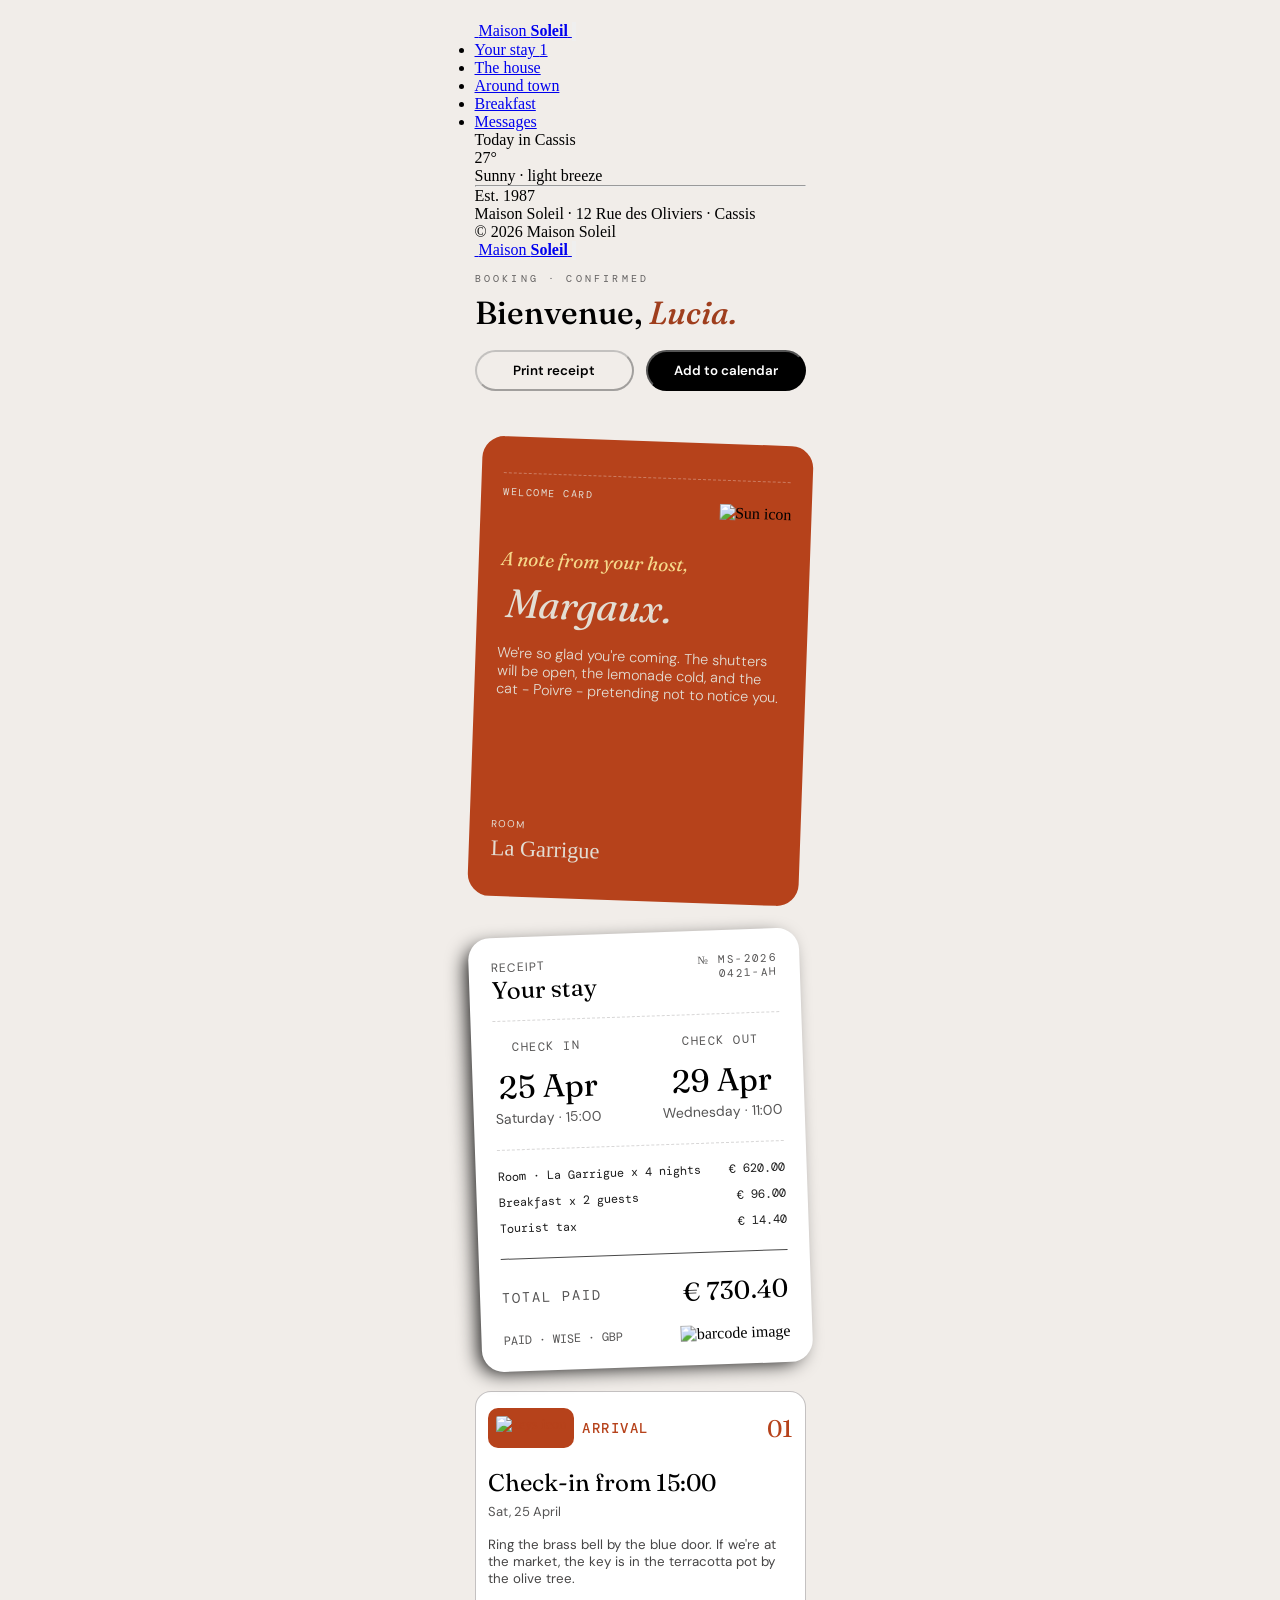
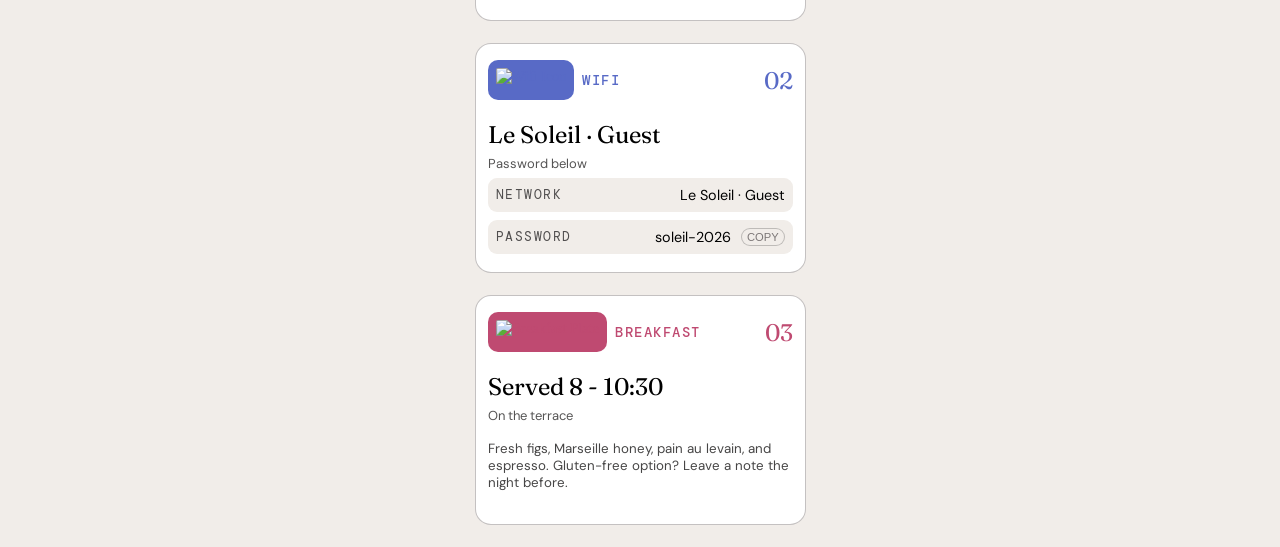
==== hotel-booking-confirmation-page-main/index.html @ c1ec1fd4 "Refactor network and password sections: Update class names for consistency and improve styling for b" ====
<!DOCTYPE html>
<html lang="en">
<head>
  <meta charset="UTF-8">
  <meta name="viewport" content="width=device-width, initial-scale=1.0"> <!-- displays site properly based on user's device -->
  <link rel="stylesheet" href="styles.css">
  <link rel="icon" type="image/png" sizes="32x32" href="./assets/images/favicon-32x32.png">
  <link rel="preconnect" href="https://fonts.googleapis.com">
<link rel="preconnect" href="https://fonts.gstatic.com" crossorigin>
<link href="https://fonts.googleapis.com/css2?family=Barlow+Semi+Condensed:ital,wght@0,100;0,200;0,300;0,400;0,500;0,600;0,700;0,800;0,900;1,100;1,200;1,300;1,400;1,500;1,600;1,700;1,800;1,900&family=DM+Mono:ital,wght@0,300;0,400;0,500;1,300;1,400;1,500&family=DM+Sans:ital,opsz,wght@0,9..40,100..1000;1,9..40,100..1000&family=Fraunces:ital,opsz,wght@0,9..144,100..900;1,9..144,100..900&family=Montserrat:ital,wght@0,100..900;1,100..900&family=Outfit:wght@100..900&family=Red+Hat+Display:ital,wght@0,300..900;1,300..900&family=Sora:wght@100..800&display=swap" rel="stylesheet">

  <title>Frontend Mentor | Hotel booking confirmation page</title>

</head>
<body>
  <div class="container">
    <div class="page">
        <aside id="sidebar" class="sidebar">
          <div class="sidebar-header">
              <a href="#" class="logo">
                  <img src="/assets/images/icon-sun.svg" alt="">
                  <span>Maison <strong>Soleil</strong></span>
              </a>
              <button id="menu-close" class="menu-close" aria-label="Close menu">
                  <img src="assets/images/icon-close-menu.svg" alt="">
              </button>
          </div>

          <nav aria-label="Primary">
              <ul class="nav-list">
                  <li><a href="#" class="nav-link active">Your stay <span class="badge">1</span></a></li>
                  <li><a href="#" class="nav-link">The house</a></li>
                  <li><a href="#" class="nav-link">Around town</a></li>
                  <li><a href="#" class="nav-link">Breakfast</a></li>
                  <li><a href="#" class="nav-link">Messages</a></li>
              </ul>
          </nav>

          <div class="weather-card">
              <p class="weather-label">Today in Cassis</p>
              <p class="weather-temp">27°</p>
              <p class="weather-desc">Sunny · light breeze</p>
              <hr>
          </div>

          <div class="sidebar-footer">
              <p>Est. 1987</p>
              <p>Maison Soleil · 12 Rue des Oliviers · Cassis</p>
              <p>© 2026 Maison Soleil</p>
          </div>
      </aside>

      <div class="overlay" id="overlay"></div>

      <header class="mobile-header">
          <a href="#" class="logo">
            <img src="/assets/images/illustration-sun.svg" alt="">
            <span>Maison <strong>Soleil</strong></span>
          </a>
          <button id="menu-open" class="menu-open" aria-label="Open menu" aria-expanded="false" aria-controls="sidebar">
              <img src="/assets/images/icon-menu.svg" alt="">
          </button>
      </header> 
  </div>
  
<main>
  <!--After navbar section-->
    <div class="hero-section">
        <p>Booking · Confirmed</p>
        <h1>Bienvenue, <span class="Lucia">Lucia.</span></h1>
        <div class="main-btns">
          <button type="button" class="print-btn">Print receipt</button>
          <button type="button" class="add-btn">Add to calendar</button>
        </div>
    </div>
    
    
    <!-- Booking cards start -->
    <!-- Receipt card -->
   
    <!-- Note from host card -->
    <div class="welcome-card">
        <p class="welcome-txt">Welcome Card</p>
        <img src="/assets/images/icon-sun.svg" alt="Sun icon" class="sun-icon">
          <div class="note">
            <p class="note-header">A note from your host,</p>
            <p class="host-name">Margaux.</p>
            <p class="note-txt">We're so glad you're coming. The shutters will be open, the lemonade cold, and the cat - Poivre - pretending not to notice you.</p>
            <div class="room-info">
              <p class="room">Room</p>
              <p class="room-name">La Garrigue</p>
            </div>
        </div>
    </div>

     <div class="receipt-card">
      <div class="receipt-header">
        <div class="receipt-left">
          <p class="receipt-txt">Receipt</p>
          <h2>Your stay</h2>
        </div>
        <div class="receipt-right">
          <p>№ MS-2026</p>
          <p>0421-AH</p>
        </div>
      </div>
      
      <div class="dates-flex">
        <div class="check-in">
          <p>Check in</p>
          <p>25 Apr</p>
          <p>Saturday · 15:00</p>
        </div>

        <div class="check-out">
          <p>Check out</p>
          <p>29 Apr</p>
          <p>Wednesday · 11:00</p>
        </div>
        
      </div>
    
      <div class="items-flex">
        <div class="item-1">
          <p class="item-name">Room · La Garrigue x 4  nights</p> 
          <p class="price">€ 620.00</p>
        </div>

        <div class="item-2">
          <p class="item">Breakfast x 2 guests</p>
          <p class="price">€ 96.00</p>
        </div>

        <div class="item-3">
          <p class="item">Tourist tax</p>
          <p class="price">€ 14.40</p>
          
        </div>
      </div>
      <div class="receipt-footer">
        <p class="total">Total paid</p>
        <p class="total-price">€ 730.40</p>
      </div>
      <div class="receipt-barc">
         <p>Paid · Wise · GBP</p>
        <!-- Barcode image -->
        <img src="/assets/images/icon-barcode.svg" alt="barcode image" class="barcode">
      </div>
    </div>  

      <!-- Guest info row ends -->
    <div class="feature-cards-flex">
      <!-- Wifi -->
        <div class="feature-card-1">
            <!-- Arrival -->
          <div class="top-row">
            <img class="feature-icon-img" src="/assets/images/icon-key.svg" alt="keys icon">
              <p class="feature">Arrival</p>
              <p class="feature-num">01</p>
          </div>
              <h2>Check-in from 15:00</h2>
              <p class="sub-txt">Sat, 25 April</p>
              <p class="paragraph-txt">Ring the brass bell by the blue door. If we're at the market, the key is in the terracotta pot by the olive tree.</p>
        </div>
        
        <div class="feature-card-2">
          <div class="top-row">
            <img src="/assets/images/icon-wifi.svg" class="feature-icon-img" alt="Wifi Icon">
            <p class="feature">Wifi</p>
            <p class="feature-num">02</p>
          </div>

          <h2>Le Soleil · Guest</h2>
            <p class="sub-txt">Password below</p>
          <div class="bottom-row-wifi">
            <div class="network">
              <p class="net">Network</p>
              <p class="net-name">Le Soleil · Guest</p>
            </div>
          <div class="password">
            <p class="pass">Password</p>
            <p class="pass-name">soleil-2026</p>
            <button class="copy-btn"> Copy</button>
          </div>
        </div>
      </div>
        
        <!-- Breakfast -->
        <div class="feature-card-3">
          <div class="top-row">
            <img src="/assets/images/icon-breakfast.svg" class="feature-icon-img" alt="Breakfast Plate">
            <p class="feature">Breakfast</p>
            <p class="feature-num">03</p>
          </div>

          <h2>Served 8 - 10:30</h2>
          <p class="sub-txt">On the terrace</p>
          <p  class="paragraph-txt">Fresh figs, Marseille honey, pain au levain, and espresso. Gluten-free option? Leave a note the night before.</p>
        </div>
        <!-- Main content ends -->
    </div>
      </main>
      
  </div>
</body>
</html>
---- hotel-booking-confirmation-page-main/styles.css ----
*{
    padding: 0;
    margin: 0;
    box-sizing: border-box;
}

:root{
    /*Neutral colours*/
    --Neutral-900: hsl(33, 15%, 15%);
    --Neutral-800: hsl(33, 22%, 20%);
    --Neutral-700: hsl(32, 20%, 29%);
    --Neutral-600: hsl(33, 17%, 41%);
    --Neutral-400: hsl(36, 22%, 86%);
    --Neutral-200: hsl(30, 24%, 93%);
    --Neutral-100: hsl(35, 60%, 96%);
    --Neutral-50: hsl(40, 60%, 98%);
    --Neutral-0: hsl(0, 0%, 100%);
    --Light-grey-1: rgb(85, 84, 84);

    /*Sun*/
    --Sun-500: hsl(42, 83%, 58%);
    --Sun-300: hsl(44, 84%, 75%);
    --Sun-200: hsl(45, 100%, 74%);
    --Sun-50: hsl(41, 100%, 93%);

    /*Terracotta*/
    --Terracotta-700: hsl(15, 69%, 37%);
    --Terracotta-600: hsl(15, 74%, 41%);
    --Terracotta-500: hsl(18, 62%, 47%);
    --Terracotta-400: hsl(22, 72%, 56%);
   
    /*Blue*/
    --Blue-500: hsl(230, 49%, 56%);

    /*Rose*/
    --Rose-500: hsl(340, 48%, 52%);

    /*Fonts*/
    --Font-size: 14px;
    --font-family-1: 'Fraunces', serif;
    --font-family-2: 'DM Sans', serif;
    --font-family-3: 'DM Mono', serif;
}

body{
    padding: 22px;
    margin: 0 auto;
    width: 375px;
    background-color: var(--Neutral-200);
}

.hero-section{
    padding-top: 12px;
    display: flex;
    flex-direction: column;
    gap: 8px;
}

.hero-section p{
    text-transform: uppercase;
    font-family: var(--font-family-3);
    letter-spacing: 0.2rem;
    color: rgb(100, 98, 98);
    font-weight: 400;
    font-size: 10px;
}

.hero-section h1{
    font-family: var(--font-family-1);
    font-weight: 500;
}
.Lucia{
    color: var(--Terracotta-700);
    font-style: italic;
}

.main-btns{
    display: flex;
    padding: 10px 0;
    justify-content: center;
    gap: 12px;
}

.main-btns button{
    padding:  10px 14px;
    width: 100%;
    font-weight: 600;
    text-align: center;
    border-radius: 22px;
    font-family: var(--font-family-2);
    margin-bottom: 20px;
}

.print-btn{
    background-color: var(--Neutral-200);
    border-color: rgba(128, 128, 128, 0.4);
}

.add-btn{
    color: var(--Neutral-0);
    background-color: rgb(0, 0, 0);
}

.welcome-card{
    background-color: var(--Terracotta-600);
    border-radius: 22px;
    padding: 22px;
    width: 100%;
    height: 460px;
    position: relative;
    transform: rotate(2deg);
    margin-top: 20px;
}

.welcome-txt{
    border-top: 1px dashed rgba(255, 255, 255, 0.3);
    margin-top: 14px;
    padding-top: 12px;
    text-transform: uppercase;
    color: var(--Neutral-400);
    font-family: var(--font-family-3);
    font-size: 10px;
    letter-spacing: 1.5px;
}

.sun-icon{
    position: absolute;
    margin-bottom: 12px;
    top: 60px;
    right: 20px;
}
    

.note{
    margin-top: 48px;
}

.note-header{
    font-size: larger;
    color: var(--Sun-300);
    font-family: var(--font-family-1);
    font-style: italic;
    margin-bottom: 8px;
}

.host-name{
    font-family: var(--font-family-1);
    font-style: italic;
    color: var(--Neutral-400);
    margin-bottom: 16px;
    margin-left: 6px;
    font-size: 2.5rem;
}

.note-txt{
    font-family: var(--font-family-2);
    color: var(--Neutral-400);
    font-size: 0.9rem;
    font-weight: 300;
   
}

.room-info{
    margin-top: 120px;
    color: var(--Neutral-400);
}

.room{
    text-transform: uppercase;
    font-family: var(--font-family-2);
    font-size: 10px;
    letter-spacing: 1px;
    margin-bottom: 5px;
}

.room-name{
    font-size: 1.4rem;
}

.receipt-card{
    background-color: var(--Neutral-0);
    width: 100%;
    height: 100%;
    margin-top: 32px;
    margin-bottom: 24px;
    border-radius: 22px;
    box-shadow: -7px 5px 20px -5px #000000;
    padding: 22px;
    transform: rotate(-2deg);
}

.receipt-txt{
    text-transform: uppercase;
    font-family: var(--font-family-2);
    font-size: 12px;
    letter-spacing: 1.1px;
    color: rgb(85, 84, 84);
}

.receipt-header{
    display: flex;
    justify-content: space-between;
    padding-bottom: 16px;
    border-bottom :1px dashed rgba(56, 51, 51, 0.2);
    margin-bottom: 18px;
}

.receipt-left h2{
    font-family: var(--font-family-1);
    font-weight: normal;
}

.receipt-right{
    color: rgb(85, 84, 84);
    font-family: var(--font-family-3);
    font-size: 11px;
    letter-spacing: 1.5px;
    text-align: right
}

.dates-flex{
    display: flex;
    justify-content: space-between;
    margin-bottom: 18px;
    text-align: center;
    border-bottom: 1px dashed rgba(56, 51, 51, 0.2);
}

.check-in{
    padding-bottom: 22px;
    
}

.check-in p:first-of-type, .check-out p:first-of-type{
    color: rgb(85, 84, 84);
    font-size: 12px;
    text-transform: uppercase;
    font-family: var(--font-family-3);
    padding-bottom: 12px;
    letter-spacing: 1.5px;
}

.check-in p:nth-of-type(2), .check-out p:nth-of-type(2){
    font-family: var(--font-family-1);
    font-size: 2rem;
}

.check-in p:nth-of-type(3), .check-out p:nth-of-type(3){
    font-family: var(--font-family-2);
    color: rgb(85, 84, 84);
    font-size: 14px;
    margin-top: 3px;
}

.item-1,.item-2,.item-3{
    display: flex;
    justify-content: space-between;
    margin-bottom: 10px;
    font-family: var(--font-family-3);
    font-size: 12px;
    font-weight: 400;
    gap: 12px;
    color: rgb(27, 27, 27);
    white-space: nowrap;
}

.item-3{
    padding-bottom: 22px;
    border-bottom: 1px solid rgba(27, 27, 27, 0.8);
}

.receipt-footer{
    display: flex;
    justify-content: space-between;
    font-family: var(--font-family-3);
    align-items: center;
}

.total{
    margin-top: 12px;
    text-transform: uppercase;
    color: rgb(85, 84, 84);
    letter-spacing: 2px;
    font-size: 14px;
    font-family: var(--font-family-3);
}

.total-price{
    margin-top: 12px;
    font-family: var(--font-family-1);
    font-size: 1.6rem;
}

.receipt-barc{
    display: flex;
    justify-content: space-between;
    margin-top: 18px;
    align-items: center;
}

.receipt-barc p{
    color: rgb(85, 84, 84);
    font-size: 12px;
    text-transform: uppercase;
    font-family: var(--font-family-3);
}

.feature-card-1, .feature-card-2, .feature-card-3{
    background-color: var(--Neutral-0);
    border-radius: 16px;
    margin-top: 22px;
    padding: 12px;
    padding-top: 16px;
    height: 230px;
    border: 1px solid rgba(190, 187, 187, 0.9);
}

.top-row{
    display: flex;
    font-size: 0.9rem;
    align-items: center;
    
}

.feature{
    margin-right: auto;
    text-transform: uppercase;
    font-family: var(--font-family-3);
    letter-spacing: 1.5px;
    font-weight: 500;
}

.feature-num{
    font-size: 1.5rem;
    font-family: var(--font-family-1);
}
.feature-card-1 .top-row{
    color: var(--Terracotta-600);
    
}

.top-row{
    margin-bottom: 20px;
}

.feature-card-1 .feature-icon-img{
    background-color: var(--Terracotta-600);
}

.feature-icon-img{
    height: 40px;
    padding: 8px;
    border-radius: 10px;
    margin-right: 8px;
}

.paragraph-txt{
    font-family: var(--font-family-2);
    margin-top: 16px;
    color: rgb(70, 69, 69);
    font-size: smaller;
}

.sub-txt{
    font-family: var(--font-family-2);
    color: var(--Light-grey-1);
    margin-top: 6px;
    font-size: small;
}

.feature-card-2 .sub-txt {
    margin-bottom: 6px;
}

.feature-card-2 .top-row{
    color: var(--Blue-500);
}

.feature-card-2 .feature-icon-img{
    background-color: var(--Blue-500);
}
.feature-cards-flex h2{
    font-family: var(--font-family-1);
    font-weight: normal;
}

.network, .password{
    display: flex;
    background-color: var(--Neutral-200);
    border-radius: 9px;
    margin-bottom: 8px;
    padding: 8px;
}

.net,  .pass{
    margin-right: auto;
    color: rgb(80, 78, 78);
    font-size: 13px;
    text-transform: uppercase;
    font-family: var(--font-family-3);
    letter-spacing: 1.5px;
}

.net-name, .pass-name{
    font-family: var(--font-family-2);
    font-size: 0.9rem;
}

.copy-btn{
    margin-left: 10px;
    font-size: 0.7rem;
    text-transform: uppercase;
    border-radius: 12px;
    width: 15%;
    padding: 2px;
    color: rgb(124, 119, 119);
    background-color: var(--Neutral-200);
    border: 1px solid rgba(70, 69, 69, 0.3);
}

.feature-card-3 .top-row{
    color: var(--Rose-500);
}

.feature-card-3 .feature-icon-img{
    background-color: var(--Rose-500);
}
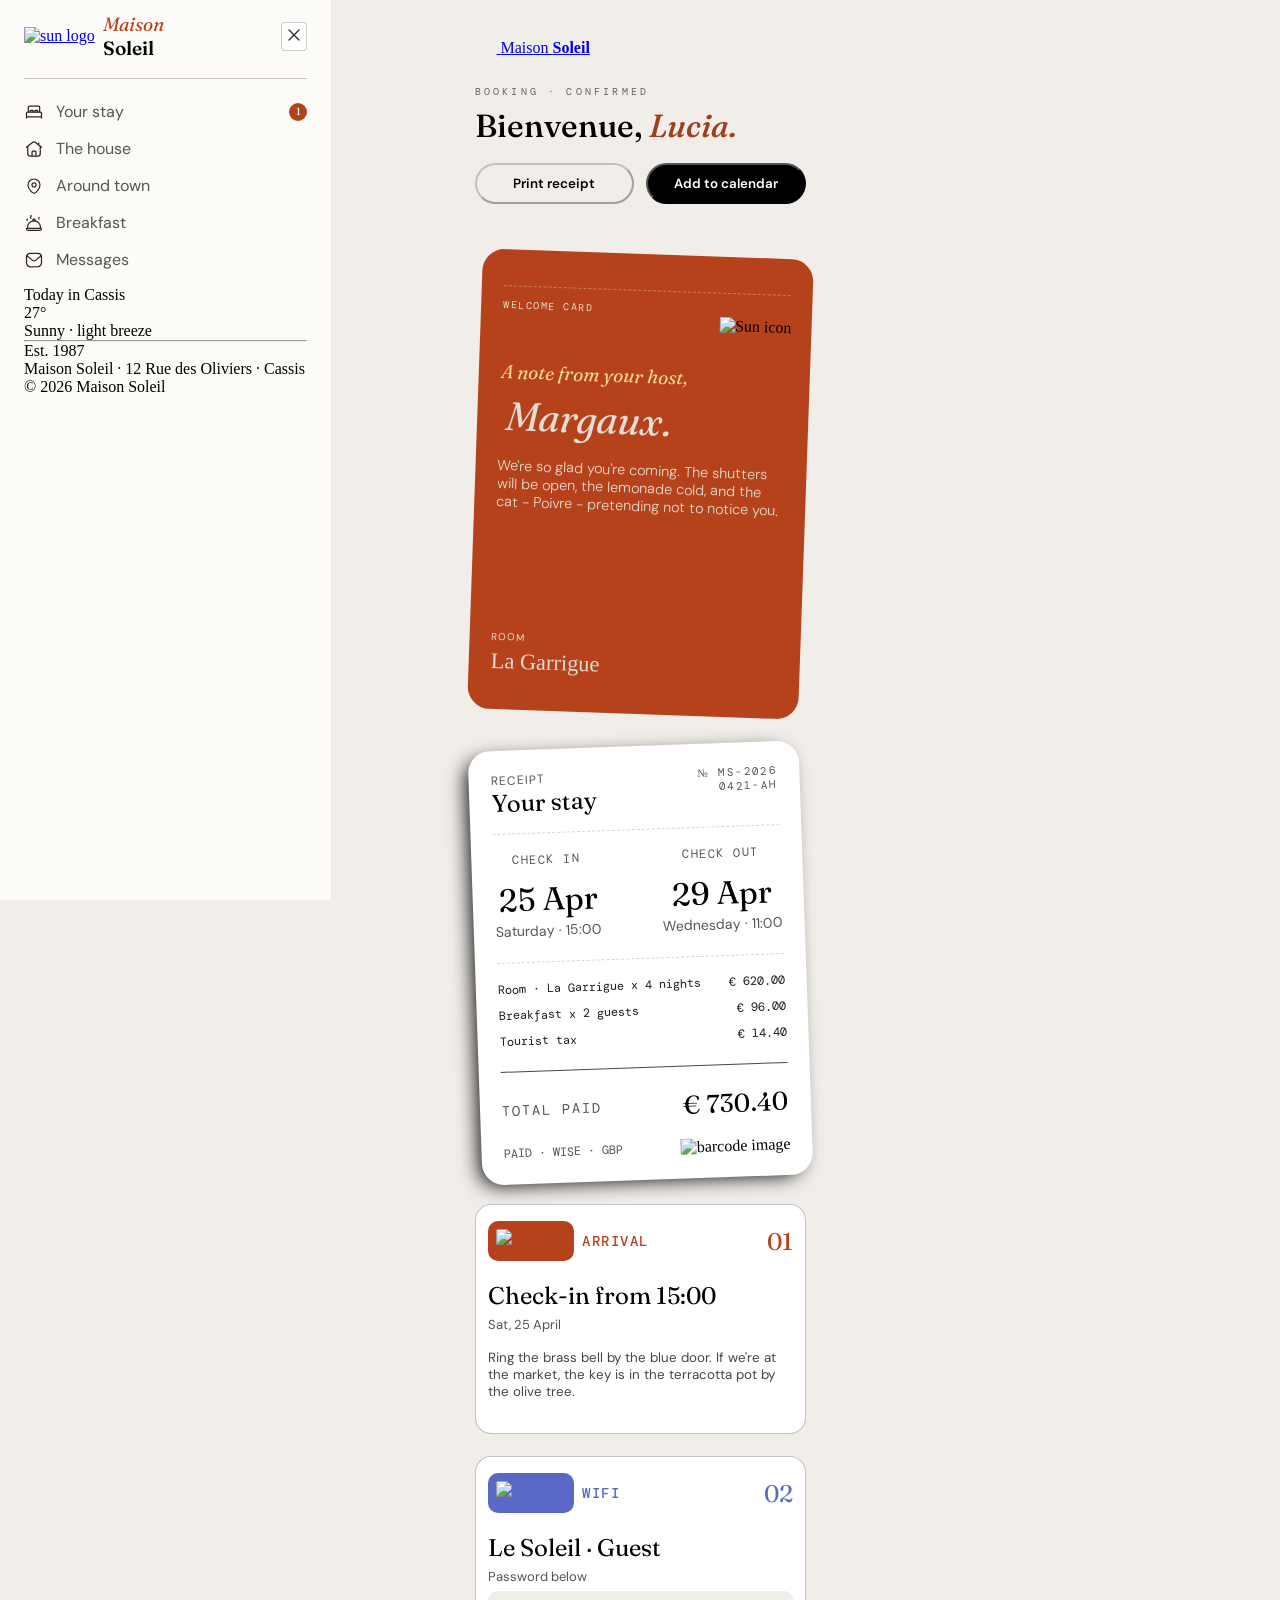
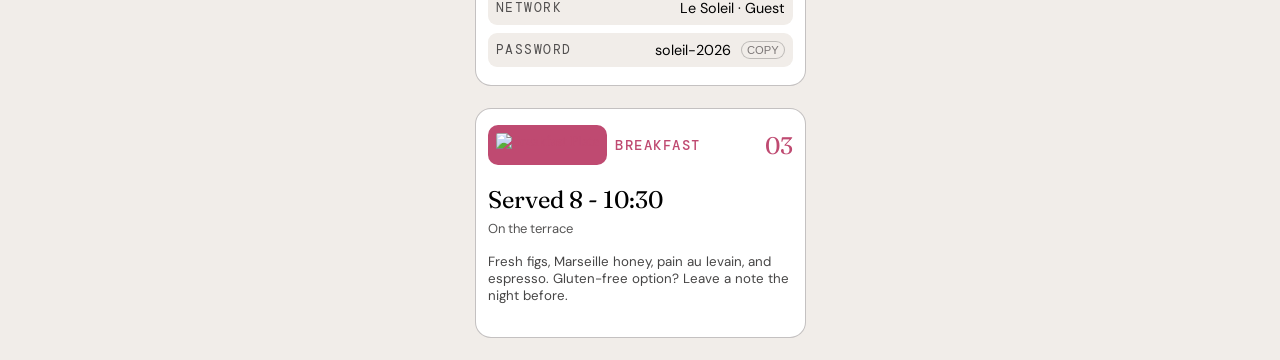
==== commit 721ae50c: "Enhance sidebar layout and styles: Update logo structure, add navigation icons, and improve sidebar " ====
--- a/hotel-booking-confirmation-page-main/index.html
+++ b/hotel-booking-confirmation-page-main/index.html
@@ -18,21 +18,25 @@
         <aside id="sidebar" class="sidebar">
           <div class="sidebar-header">
               <a href="#" class="logo">
-                  <img src="/assets/images/icon-sun.svg" alt="">
-                  <span>Maison <strong>Soleil</strong></span>
+                  <img src="/assets/images/illustration-sun.svg" alt="sun logo" class="sun-logo-img">
               </a>
+              <div class="logo-txt">
+                <p>Maison</p>
+                <p>Soleil</p>
+              </div>
+            
               <button id="menu-close" class="menu-close" aria-label="Close menu">
-                  <img src="assets/images/icon-close-menu.svg" alt="">
+                  <img src="assets/images/icon-close.svg" alt="Close menu button">
               </button>
           </div>
 
           <nav aria-label="Primary">
               <ul class="nav-list">
-                  <li><a href="#" class="nav-link active">Your stay <span class="badge">1</span></a></li>
-                  <li><a href="#" class="nav-link">The house</a></li>
-                  <li><a href="#" class="nav-link">Around town</a></li>
-                  <li><a href="#" class="nav-link">Breakfast</a></li>
-                  <li><a href="#" class="nav-link">Messages</a></li>
+                  <li><img src="assets/images/icon-bed.svg" alt=""><a href="#" class="nav-link active">Your stay <span class="badge">1</span></a></li>
+                  <li><img src="assets/images/icon-house.svg" alt=""><a href="#" class="nav-link">The house</a></li>
+                  <li><img src="assets/images/icon-pin.svg" alt=""><a href="#" class="nav-link">Around town</a></li>
+                  <li><img src="assets/images/icon-breakfast-outline.svg" alt=""><a href="#" class="nav-link">Breakfast</a></li>
+                  <li><img src="assets/images/icon-mail.svg" alt=""><a href="#" class="nav-link">Messages</a></li>
               </ul>
           </nav>
 
@@ -61,7 +65,7 @@
               <img src="/assets/images/icon-menu.svg" alt="">
           </button>
       </header> 
-  </div>
+  
   
 <main>
   <!--After navbar section-->
@@ -199,6 +203,7 @@
         </div>
         <!-- Main content ends -->
     </div>
+    </div>
       </main>
       
   </div>
--- a/hotel-booking-confirmation-page-main/styles.css
+++ b/hotel-booking-confirmation-page-main/styles.css
@@ -424,4 +424,107 @@
 
 .feature-card-3 .feature-icon-img{
     background-color: var(--Rose-500);
+}
+
+.sidebar {
+    position: fixed;
+    top: 0;
+    left: 0;
+    width: 331px;
+    height: 100vh;
+    padding: 12px 24px;
+    background-color: var(--Neutral-50);
+    display: flex;
+    flex-direction: column;
+    transform: translateX(-0);
+    transition: transform 0.3s ease;
+    z-index: 20;
+    
+}
+
+.mobile-header {
+    display: flex;
+    justify-content: space-between;
+    align-items: center;
+    padding: 16px 22px;
+}
+
+.overlay {
+    display: none;
+}
+
+.nav-list{
+    list-style-type: none;
+    flex-direction: column;
+       
+}
+
+.nav-list a{
+    text-decoration: none;
+    color: rgb(85, 84, 84);
+    font-family: var(--font-family-2); 
+}
+
+.nav-list li{
+    margin-bottom: 16px;
+    display: flex;
+    align-items: center;
+}
+
+.nav-list img{
+    margin-right: 12px;
+}
+
+.sidebar-header{
+    display: flex;
+    align-items: center;
+    margin-bottom: 22px;
+    padding-bottom: 18px;
+    border-bottom: 1px solid rgba(190, 187, 187, 0.9);
+}
+
+.sun-logo-img{
+    height: 40px;
+    margin-right: 8px;
+}
+
+.logo-txt{
+    margin-right: auto;
+}
+.logo-txt p:first-of-type{
+    color: var(--Terracotta-600);
+    font-family: var(--font-family-1);
+    font-size: larger;
+    font-style: italic;
+}
+.menu-close{
+    background-color: var(--Neutral-0);
+    border-radius: 4px;
+    padding: 2px;
+    border:1px solid rgba(128, 128, 128, 0.4);
+}
+.logo-txt p:nth-of-type(2){
+    font-weight: 600;
+    font-family: var(--font-family-1);
+    font-size: larger;
+}
+
+.badge {
+    color: white;
+    background-color: var(--Terracotta-600);
+    font-family: var(--font-family-1);
+    font-size: 0.65rem;
+    width: 18px;
+    height: 18px;
+    border-radius: 50%;
+    display: inline-flex;
+    align-items: center;
+    justify-content: center;
+    
+}
+.nav-link {
+    display: flex;
+    align-items: center;
+    justify-content: space-between;
+    flex: 1;
 }
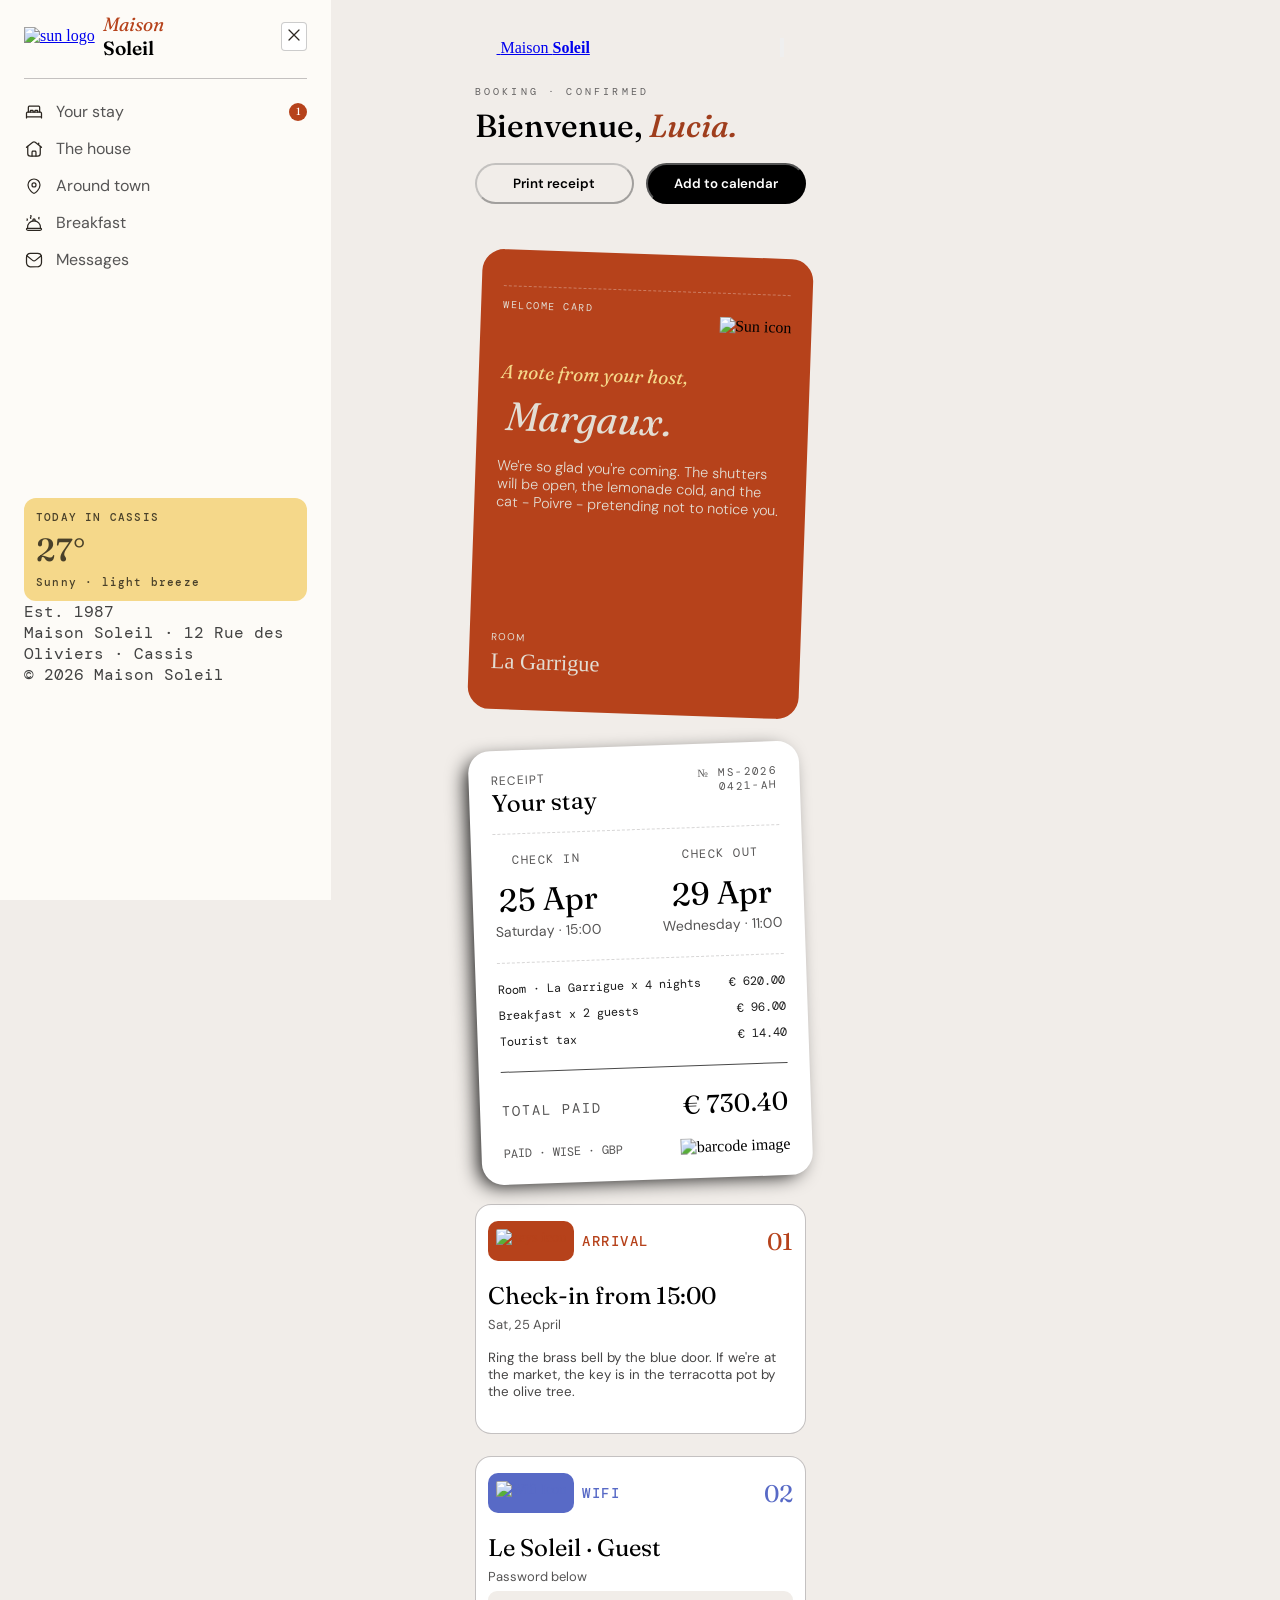
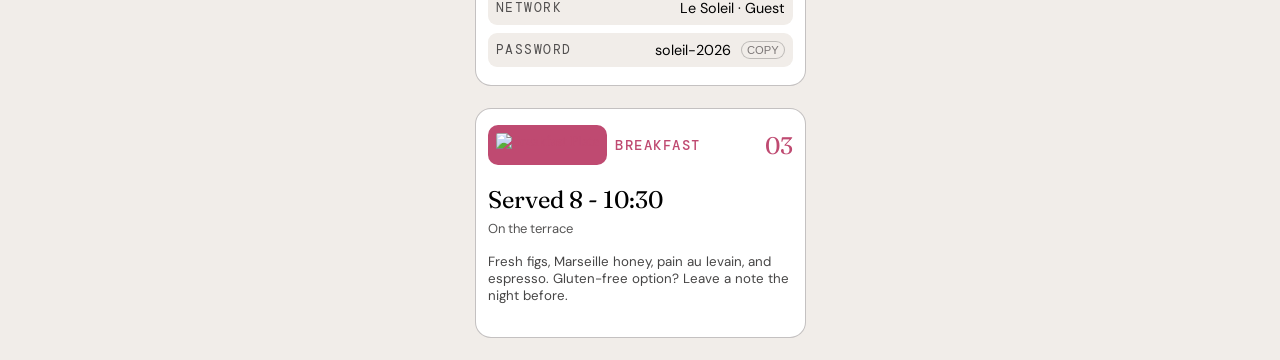
==== commit 7f2f591e: "Update weather card styles: Adjust layout, colors, and typography for improved visibility and aesthe" ====
--- a/hotel-booking-confirmation-page-main/index.html
+++ b/hotel-booking-confirmation-page-main/index.html
@@ -44,7 +44,6 @@
               <p class="weather-label">Today in Cassis</p>
               <p class="weather-temp">27°</p>
               <p class="weather-desc">Sunny · light breeze</p>
-              <hr>
           </div>
 
           <div class="sidebar-footer">
--- a/hotel-booking-confirmation-page-main/styles.css
+++ b/hotel-booking-confirmation-page-main/styles.css
@@ -456,7 +456,6 @@
 .nav-list{
     list-style-type: none;
     flex-direction: column;
-       
 }
 
 .nav-list a{
@@ -519,12 +518,39 @@
     border-radius: 50%;
     display: inline-flex;
     align-items: center;
-    justify-content: center;
-    
+    justify-content: center; 
 }
 .nav-link {
     display: flex;
     align-items: center;
     justify-content: space-between;
     flex: 1;
+}
+
+.weather-card{
+    margin-top: 75%;
+    color: rgba(0, 0, 0, 0.7);
+    font-family: var(--font-family-3);
+    background-color: var(--Sun-300);
+    border-radius: 12px;
+    padding: 12px;
+    font-size: 0.7rem;
+    letter-spacing: 1.2px;
+    font-weight: 500;
+}
+
+.weather-card p:nth-of-type(2){
+    font-family: var(--font-family-1);
+    font-size: 2rem;
+    margin: 6px 0;
+}
+
+.sidebar-footer{
+    color: rgb(66, 66, 66);
+    font-family: var(--font-family-3);
+
+}
+
+.weather-label{
+    text-transform: uppercase;
 }
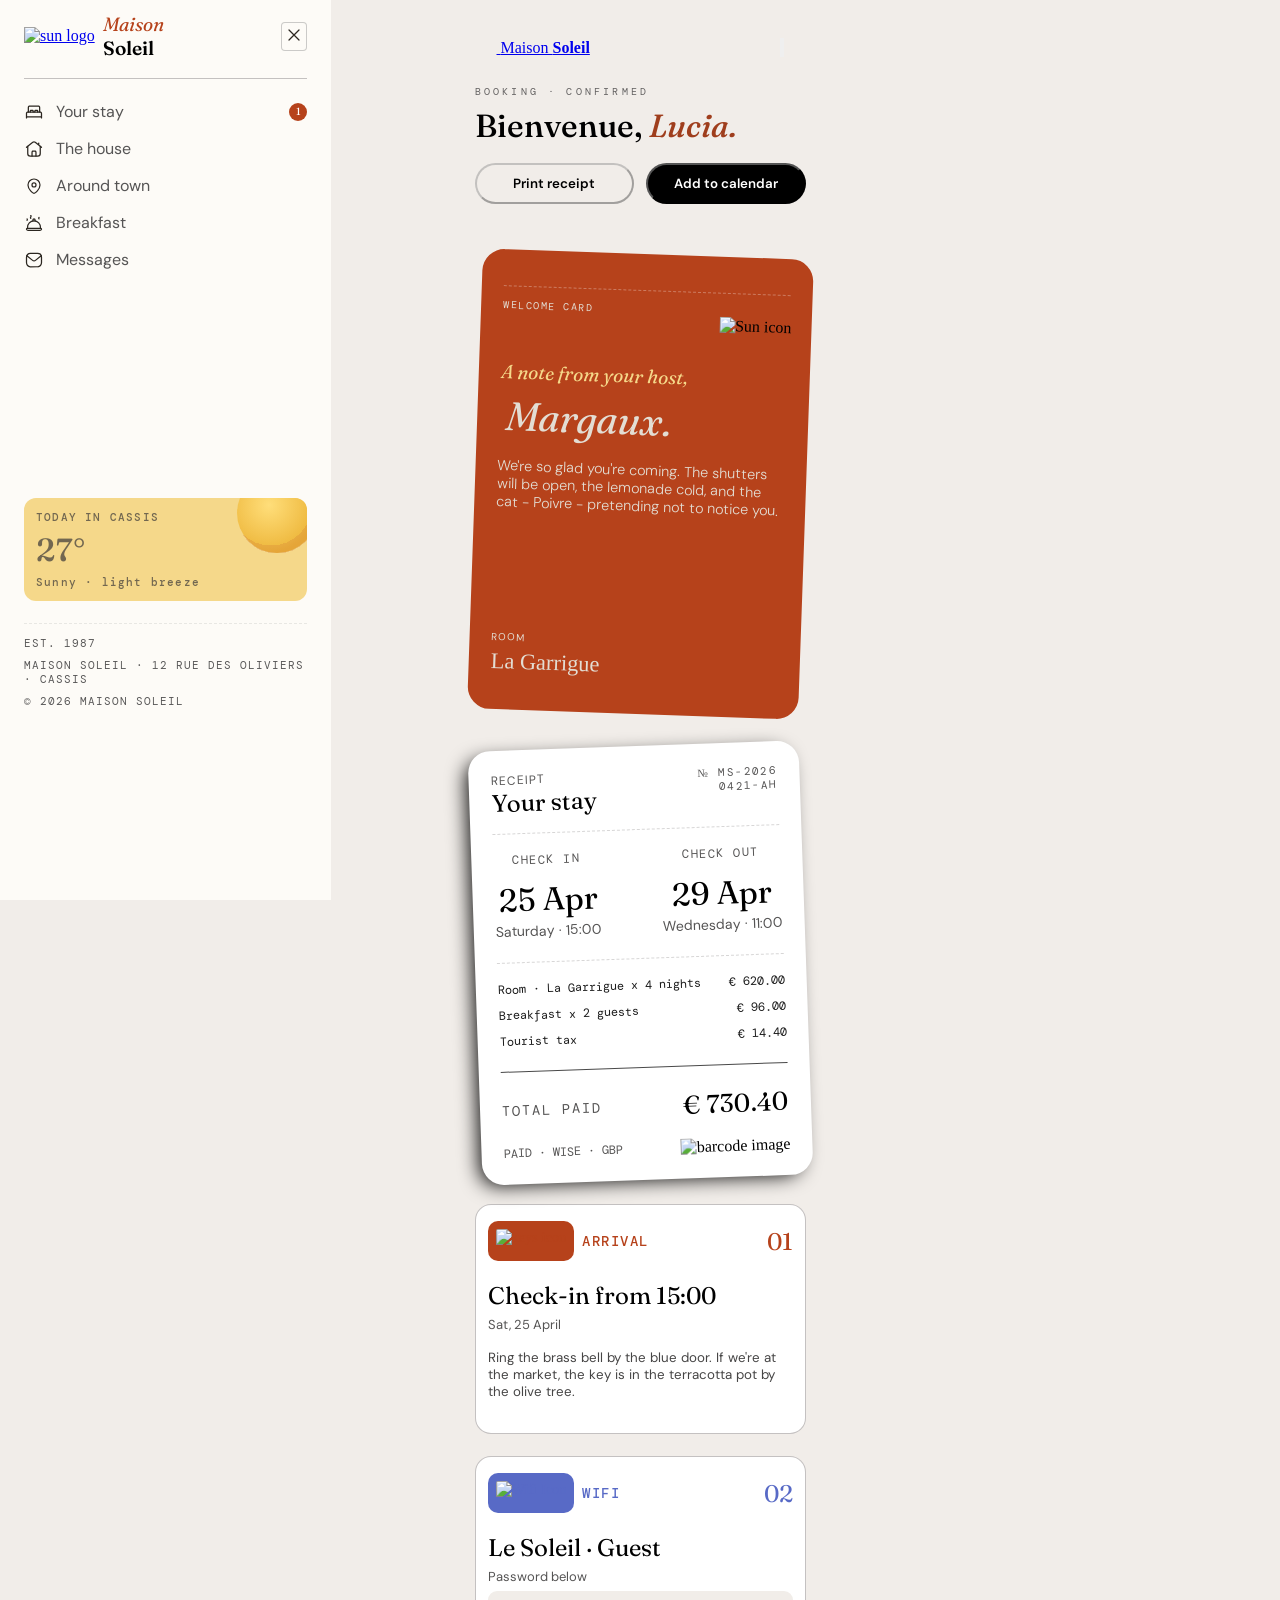
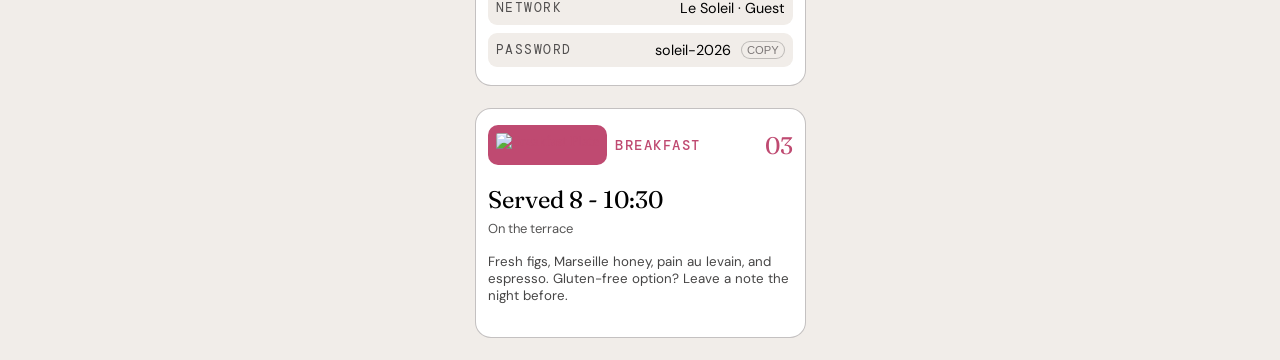
==== commit a9d908ed: "Finalized sidebar menu styling" ====
--- a/hotel-booking-confirmation-page-main/index.html
+++ b/hotel-booking-confirmation-page-main/index.html
@@ -41,6 +41,7 @@
           </nav>
 
           <div class="weather-card">
+            <img src="assets/images/icon-weather.svg" alt="sunny icon" class="weather-img">
               <p class="weather-label">Today in Cassis</p>
               <p class="weather-temp">27°</p>
               <p class="weather-desc">Sunny · light breeze</p>
--- a/hotel-booking-confirmation-page-main/styles.css
+++ b/hotel-booking-confirmation-page-main/styles.css
@@ -497,7 +497,7 @@
     font-style: italic;
 }
 .menu-close{
-    background-color: var(--Neutral-0);
+    background-color: var(--Neutral-50);
     border-radius: 4px;
     padding: 2px;
     border:1px solid rgba(128, 128, 128, 0.4);
@@ -528,8 +528,9 @@
 }
 
 .weather-card{
+    position: relative;
     margin-top: 75%;
-    color: rgba(0, 0, 0, 0.7);
+    color: rgba(58, 56, 56, 0.7);
     font-family: var(--font-family-3);
     background-color: var(--Sun-300);
     border-radius: 12px;
@@ -537,6 +538,9 @@
     font-size: 0.7rem;
     letter-spacing: 1.2px;
     font-weight: 500;
+    overflow: hidden;
+    margin-bottom: 22px;
+    
 }
 
 .weather-card p:nth-of-type(2){
@@ -546,9 +550,22 @@
 }
 
 .sidebar-footer{
-    color: rgb(66, 66, 66);
-    font-family: var(--font-family-3);
-
+    color: rgb(90, 89, 89);
+    font-family: var(--font-family-3);
+    text-transform: uppercase;
+    font-size: 0.675rem;
+    border-top: 1px dashed rgba(56, 51, 51, 0.1);
+    display: flex;
+    flex-direction: column;
+    gap: 8px;
+    padding-top: 12px;
+    letter-spacing: 1px;
+}
+
+.weather-img{
+    position: absolute;
+    top: -25px;
+    right: -10px;
 }
 
 .weather-label{
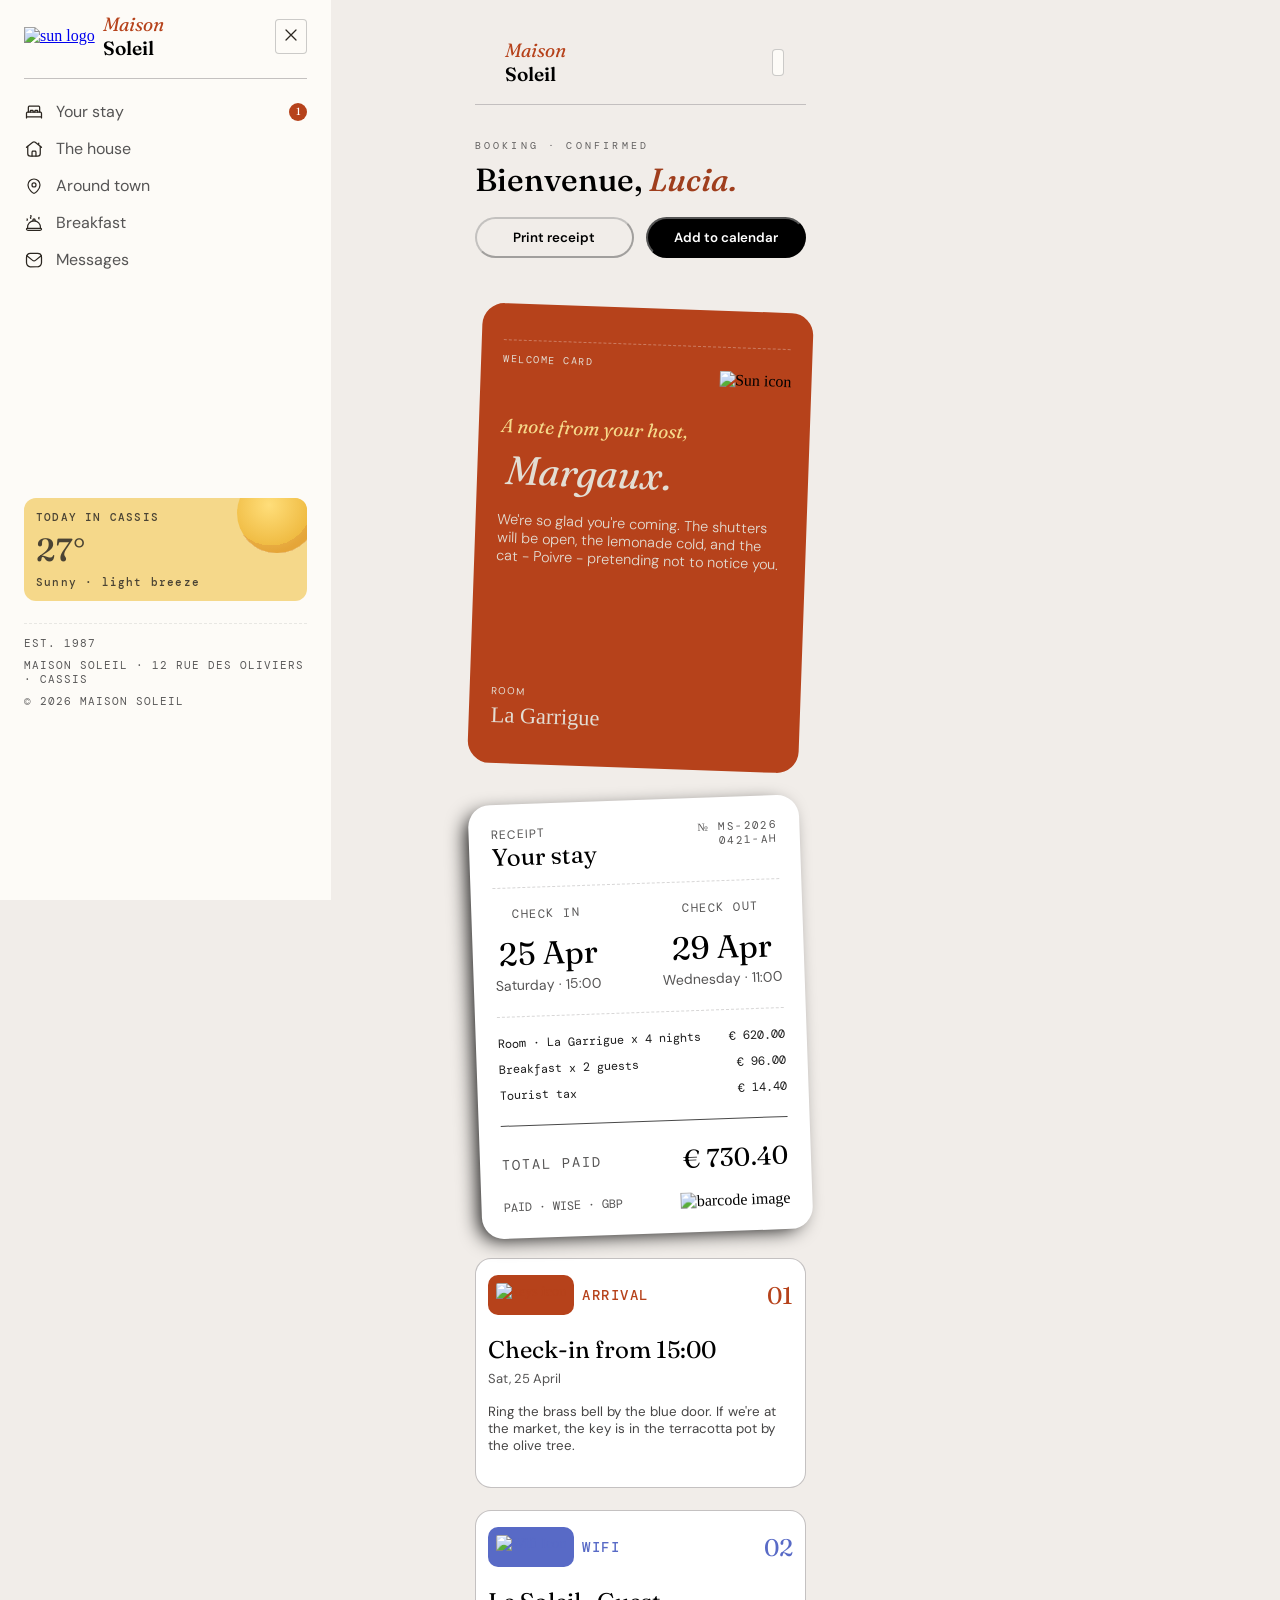
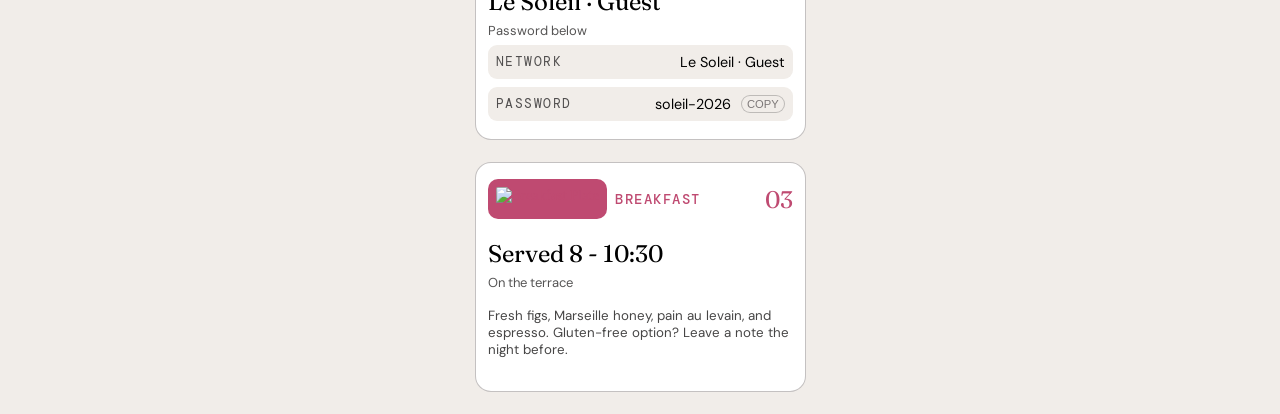
==== commit bd9c8823: "Refactor sidebar and mobile header: Update button IDs, enhance styles, and add close sidebar functio" ====
--- a/hotel-booking-confirmation-page-main/index.html
+++ b/hotel-booking-confirmation-page-main/index.html
@@ -25,7 +25,7 @@
                 <p>Soleil</p>
               </div>
             
-              <button id="menu-close" class="menu-close" aria-label="Close menu">
+              <button id="menuClose"  onclick= closeSidebar() class="menu-close menu-btn" aria-label="Close menu">
                   <img src="assets/images/icon-close.svg" alt="Close menu button">
               </button>
           </div>
@@ -58,10 +58,13 @@
 
       <header class="mobile-header">
           <a href="#" class="logo">
-            <img src="/assets/images/illustration-sun.svg" alt="">
-            <span>Maison <strong>Soleil</strong></span>
+            <img src="/assets/images/illustration-sun.svg" class="sun-logo-img" alt="">
           </a>
-          <button id="menu-open" class="menu-open" aria-label="Open menu" aria-expanded="false" aria-controls="sidebar">
+          <div class="logo-txt">
+                <p>Maison</p>
+                <p>Soleil</p>
+              </div>
+          <button id="menu-open" class="menu-open menu-btn" aria-label="Open menu" aria-expanded="false" aria-controls="sidebar">
               <img src="/assets/images/icon-menu.svg" alt="">
           </button>
       </header> 
@@ -205,7 +208,13 @@
     </div>
     </div>
       </main>
-      
   </div>
+  <script>
+    function closeSidebar(){
+      const menuClose = document.querySelector('.menuClose')
+      const sidebar = document.querySelector('.sidebar')
+      sidebar.style.display = 'none'
+    }
+  </script>
 </body>
 </html>
--- a/hotel-booking-confirmation-page-main/styles.css
+++ b/hotel-booking-confirmation-page-main/styles.css
@@ -157,7 +157,6 @@
     color: var(--Neutral-400);
     font-size: 0.9rem;
     font-weight: 300;
-   
 }
 
 .room-info{
@@ -439,7 +438,6 @@
     transform: translateX(-0);
     transition: transform 0.3s ease;
     z-index: 20;
-    
 }
 
 .mobile-header {
@@ -474,7 +472,7 @@
     margin-right: 12px;
 }
 
-.sidebar-header{
+.sidebar-header, .mobile-header{
     display: flex;
     align-items: center;
     margin-bottom: 22px;
@@ -482,6 +480,10 @@
     border-bottom: 1px solid rgba(190, 187, 187, 0.9);
 }
 
+.mobile-header{
+    width: 100%;
+}
+
 .sun-logo-img{
     height: 40px;
     margin-right: 8px;
@@ -496,10 +498,11 @@
     font-size: larger;
     font-style: italic;
 }
-.menu-close{
+.menu-close, .menu-btn{
     background-color: var(--Neutral-50);
     border-radius: 4px;
-    padding: 2px;
+    padding: 5px;
+    justify-content: center;
     border:1px solid rgba(128, 128, 128, 0.4);
 }
 .logo-txt p:nth-of-type(2){
@@ -530,7 +533,7 @@
 .weather-card{
     position: relative;
     margin-top: 75%;
-    color: rgba(58, 56, 56, 0.7);
+    color: rgba(31, 30, 30, 0.8);
     font-family: var(--font-family-3);
     background-color: var(--Sun-300);
     border-radius: 12px;
@@ -540,7 +543,6 @@
     font-weight: 500;
     overflow: hidden;
     margin-bottom: 22px;
-    
 }
 
 .weather-card p:nth-of-type(2){
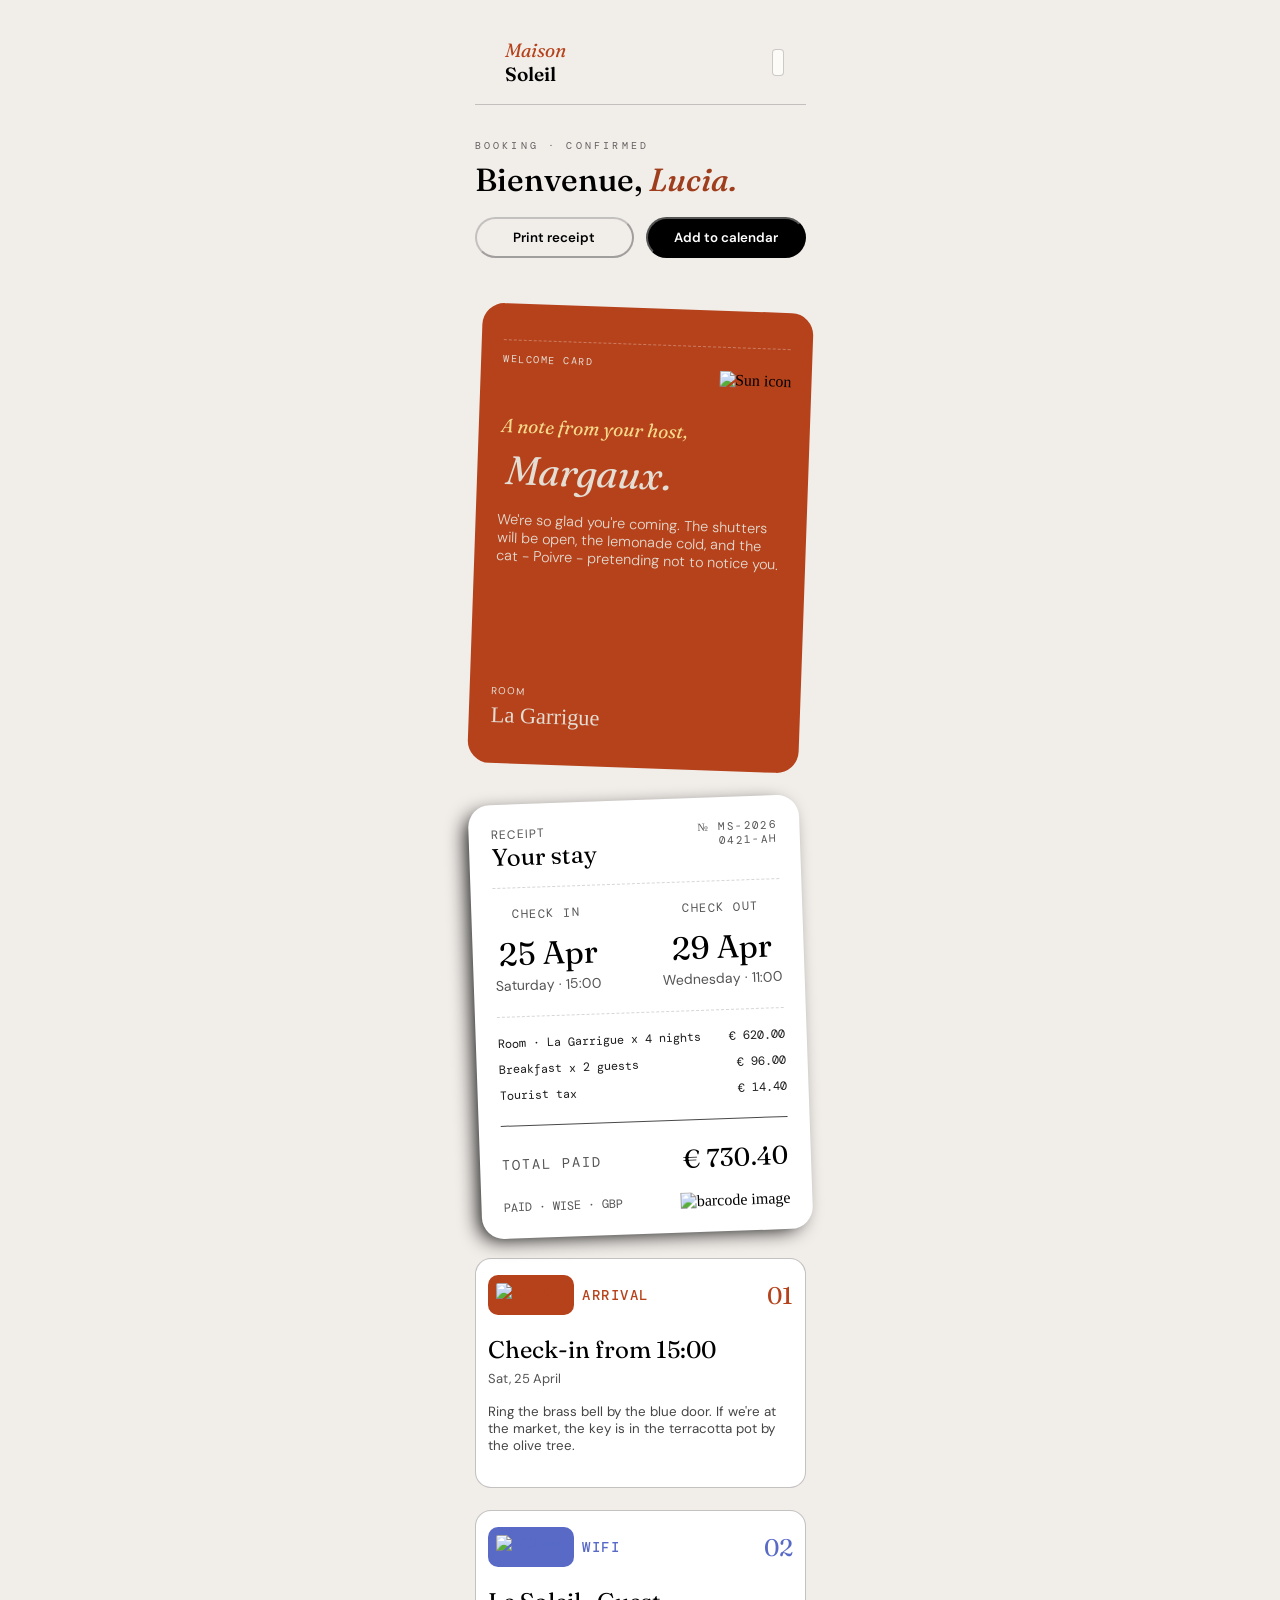
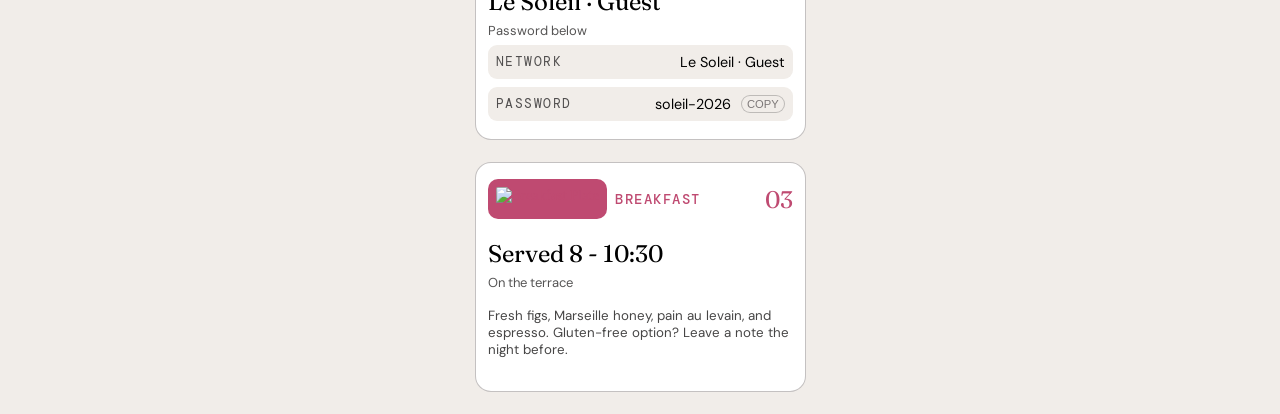
==== commit 1ac7ca26: "Enhance sidebar functionality: Update close button ID, improve sidebar and overlay styles, and imple" ====
--- a/hotel-booking-confirmation-page-main/index.html
+++ b/hotel-booking-confirmation-page-main/index.html
@@ -25,7 +25,7 @@
                 <p>Soleil</p>
               </div>
             
-              <button id="menuClose"  onclick= closeSidebar() class="menu-close menu-btn" aria-label="Close menu">
+              <button  id="menu-close" aria-label="Close menu">
                   <img src="assets/images/icon-close.svg" alt="Close menu button">
               </button>
           </div>
@@ -210,11 +210,26 @@
       </main>
   </div>
   <script>
-    function closeSidebar(){
-      const menuClose = document.querySelector('.menuClose')
-      const sidebar = document.querySelector('.sidebar')
-      sidebar.style.display = 'none'
+    const sidebar = document.querySelector('.sidebar');
+    const overlay = document.querySelector('.overlay');
+    const menuOpenBtn = document.getElementById('menu-open');
+    const menuCloseBtn = document.getElementById('menu-close');
+
+    function openSidebar() {
+        sidebar.classList.add('open');
+        overlay.classList.add('open');
+        menuOpenBtn.setAttribute('aria-expanded', 'true');
     }
-  </script>
+
+    function closeSidebar() {
+        sidebar.classList.remove('open');
+        overlay.classList.remove('open');
+        menuOpenBtn.setAttribute('aria-expanded', 'false');
+    }
+
+    menuOpenBtn.addEventListener('click', openSidebar);
+    menuCloseBtn.addEventListener('click', closeSidebar);
+    overlay.addEventListener('click', closeSidebar);
+</script>
 </body>
 </html>
--- a/hotel-booking-confirmation-page-main/styles.css
+++ b/hotel-booking-confirmation-page-main/styles.css
@@ -226,8 +226,7 @@
 }
 
 .check-in{
-    padding-bottom: 22px;
-    
+    padding-bottom: 22px; 
 }
 
 .check-in p:first-of-type, .check-out p:first-of-type{
@@ -335,7 +334,6 @@
 }
 .feature-card-1 .top-row{
     color: var(--Terracotta-600);
-    
 }
 
 .top-row{
@@ -435,9 +433,13 @@
     background-color: var(--Neutral-50);
     display: flex;
     flex-direction: column;
-    transform: translateX(-0);
+    transform: translateX(-100%);
     transition: transform 0.3s ease;
-    z-index: 20;
+    z-index: 30;
+}
+
+.sidebar.open {
+    transform: translateX(0);
 }
 
 .mobile-header {
@@ -449,6 +451,14 @@
 
 .overlay {
     display: none;
+}
+
+.overlay.open {
+    display: block;
+    position: fixed;
+    inset: 0;
+    background: rgba(0, 0, 0, 0.4);
+    z-index: 20;
 }
 
 .nav-list{
@@ -498,7 +508,7 @@
     font-size: larger;
     font-style: italic;
 }
-.menu-close, .menu-btn{
+#menu-close, .menu-btn{
     background-color: var(--Neutral-50);
     border-radius: 4px;
     padding: 5px;
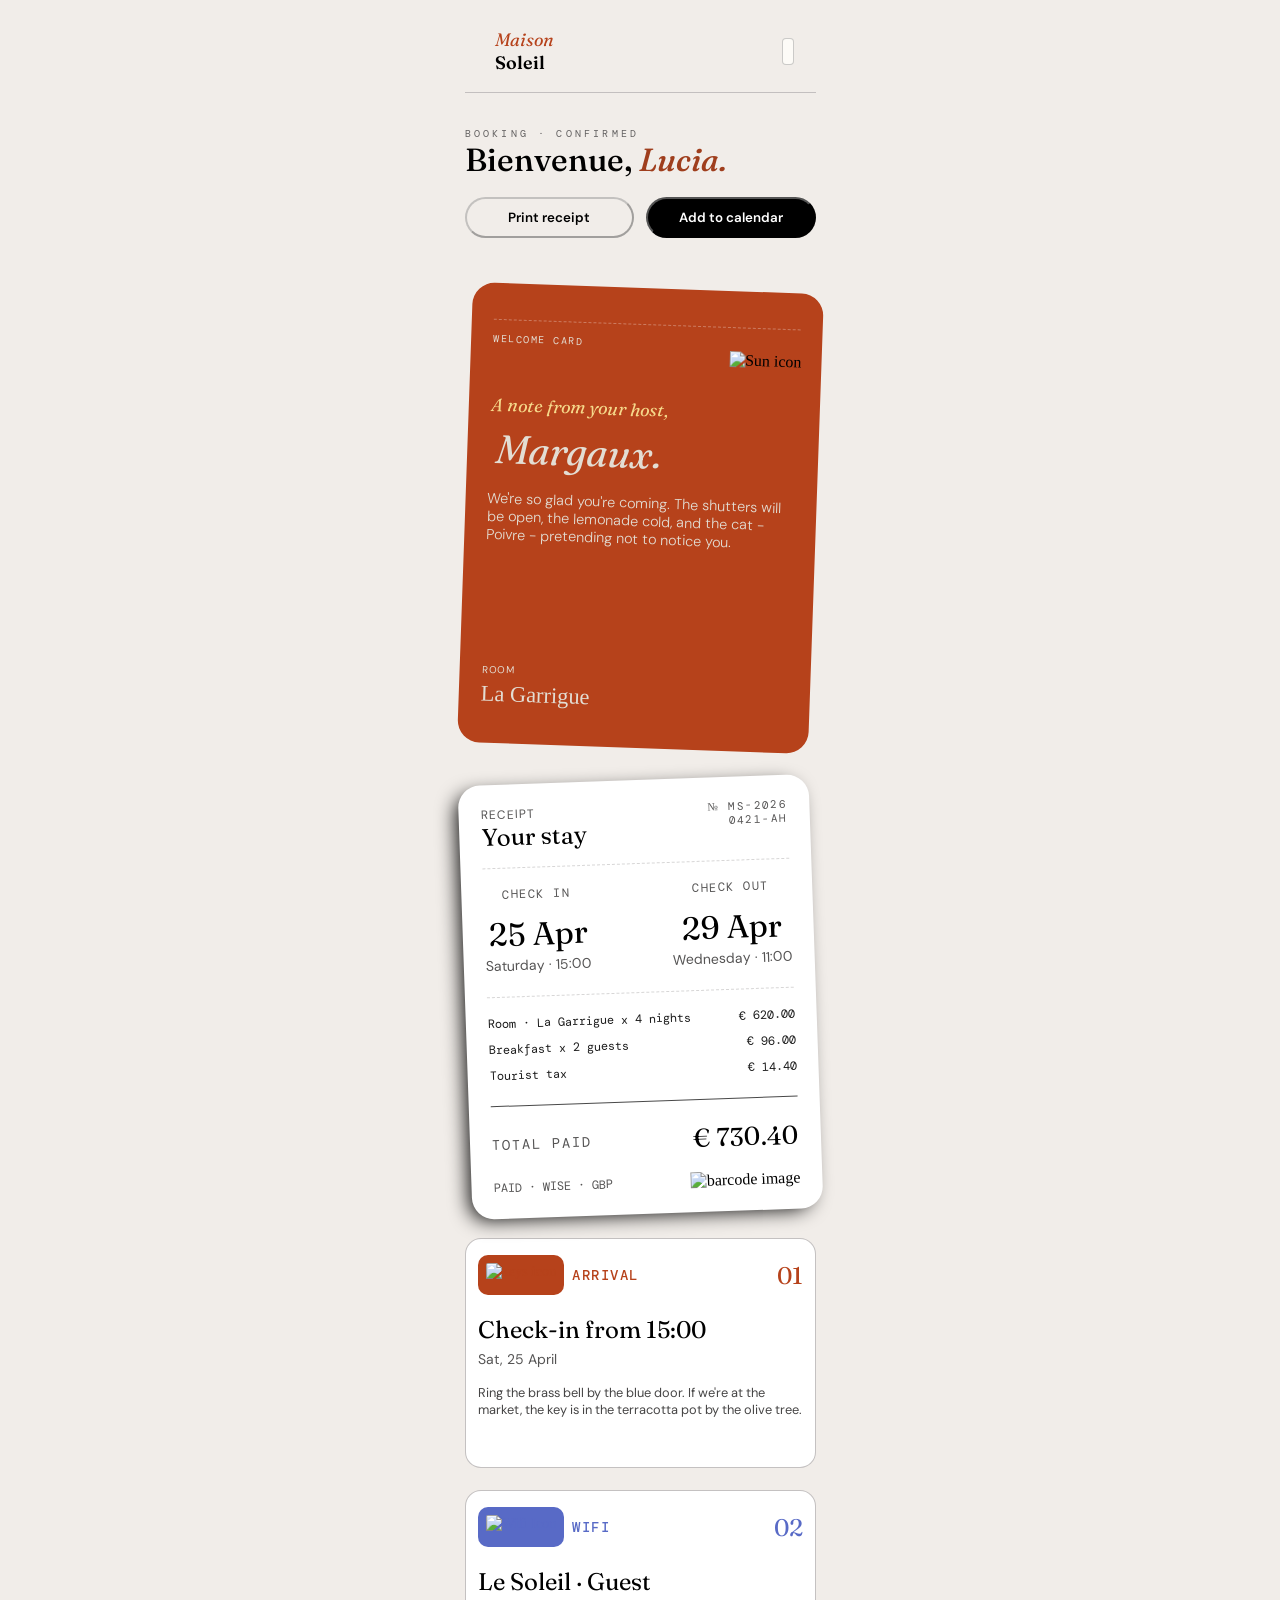
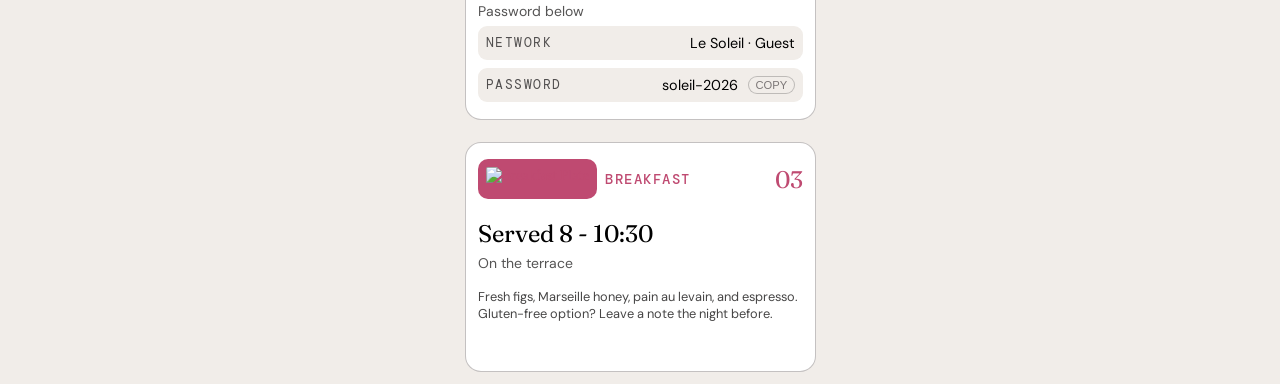
==== commit 678f1dbb: "Refactor hero section: Wrap text in a div for better structure and adjust body padding and font size" ====
--- a/hotel-booking-confirmation-page-main/index.html
+++ b/hotel-booking-confirmation-page-main/index.html
@@ -73,8 +73,9 @@
 <main>
   <!--After navbar section-->
     <div class="hero-section">
-        <p>Booking · Confirmed</p>
-        <h1>Bienvenue, <span class="Lucia">Lucia.</span></h1>
+      <div class="hero-txt"><p>Booking · Confirmed</p>
+        <h1>Bienvenue, <span class="Lucia">Lucia.</span></h1></div>
+        
         <div class="main-btns">
           <button type="button" class="print-btn">Print receipt</button>
           <button type="button" class="add-btn">Add to calendar</button>
--- a/hotel-booking-confirmation-page-main/styles.css
+++ b/hotel-booking-confirmation-page-main/styles.css
@@ -43,7 +43,7 @@
 }
 
 body{
-    padding: 22px;
+    padding: 12px;
     margin: 0 auto;
     width: 375px;
     background-color: var(--Neutral-200);
@@ -62,7 +62,7 @@
     letter-spacing: 0.2rem;
     color: rgb(100, 98, 98);
     font-weight: 400;
-    font-size: 10px;
+    font-size: 0.624rem;
 }
 
 .hero-section h1{
@@ -119,7 +119,7 @@
     text-transform: uppercase;
     color: var(--Neutral-400);
     font-family: var(--font-family-3);
-    font-size: 10px;
+    font-size: 0.625rem;
     letter-spacing: 1.5px;
 }
 
@@ -136,7 +136,7 @@
 }
 
 .note-header{
-    font-size: larger;
+    font-size: 1.125rem;
     color: var(--Sun-300);
     font-family: var(--font-family-1);
     font-style: italic;
@@ -167,7 +167,7 @@
 .room{
     text-transform: uppercase;
     font-family: var(--font-family-2);
-    font-size: 10px;
+    font-size: 0.625rem;
     letter-spacing: 1px;
     margin-bottom: 5px;
 }
@@ -191,7 +191,7 @@
 .receipt-txt{
     text-transform: uppercase;
     font-family: var(--font-family-2);
-    font-size: 12px;
+    font-size: 0.75rem;
     letter-spacing: 1.1px;
     color: rgb(85, 84, 84);
 }
@@ -212,7 +212,7 @@
 .receipt-right{
     color: rgb(85, 84, 84);
     font-family: var(--font-family-3);
-    font-size: 11px;
+    font-size: 0.6875rem;
     letter-spacing: 1.5px;
     text-align: right
 }
@@ -231,7 +231,7 @@
 
 .check-in p:first-of-type, .check-out p:first-of-type{
     color: rgb(85, 84, 84);
-    font-size: 12px;
+    font-size: 0.75rem;
     text-transform: uppercase;
     font-family: var(--font-family-3);
     padding-bottom: 12px;
@@ -246,7 +246,7 @@
 .check-in p:nth-of-type(3), .check-out p:nth-of-type(3){
     font-family: var(--font-family-2);
     color: rgb(85, 84, 84);
-    font-size: 14px;
+    font-size: 0.875rem;
     margin-top: 3px;
 }
 
@@ -255,7 +255,7 @@
     justify-content: space-between;
     margin-bottom: 10px;
     font-family: var(--font-family-3);
-    font-size: 12px;
+    font-size: 0.75rem;
     font-weight: 400;
     gap: 12px;
     color: rgb(27, 27, 27);
@@ -279,7 +279,7 @@
     text-transform: uppercase;
     color: rgb(85, 84, 84);
     letter-spacing: 2px;
-    font-size: 14px;
+    font-size: 0.875rem;
     font-family: var(--font-family-3);
 }
 
@@ -355,14 +355,14 @@
     font-family: var(--font-family-2);
     margin-top: 16px;
     color: rgb(70, 69, 69);
-    font-size: smaller;
+    font-size: 0.8rem;
 }
 
 .sub-txt{
     font-family: var(--font-family-2);
     color: var(--Light-grey-1);
     margin-top: 6px;
-    font-size: small;
+    font-size: 0.875rem;
 }
 
 .feature-card-2 .sub-txt {
@@ -392,7 +392,7 @@
 .net,  .pass{
     margin-right: auto;
     color: rgb(80, 78, 78);
-    font-size: 13px;
+    font-size: 0.8125rem;
     text-transform: uppercase;
     font-family: var(--font-family-3);
     letter-spacing: 1.5px;
@@ -428,8 +428,8 @@
     top: 0;
     left: 0;
     width: 331px;
-    height: 100vh;
-    padding: 12px 24px;
+    height: 100%;
+    padding:  24px;
     background-color: var(--Neutral-50);
     display: flex;
     flex-direction: column;
@@ -464,12 +464,14 @@
 .nav-list{
     list-style-type: none;
     flex-direction: column;
+    
 }
 
 .nav-list a{
     text-decoration: none;
     color: rgb(85, 84, 84);
     font-family: var(--font-family-2); 
+    
 }
 
 .nav-list li{
@@ -505,7 +507,7 @@
 .logo-txt p:first-of-type{
     color: var(--Terracotta-600);
     font-family: var(--font-family-1);
-    font-size: larger;
+    font-size: 1.125rem;
     font-style: italic;
 }
 #menu-close, .menu-btn{
@@ -518,7 +520,7 @@
 .logo-txt p:nth-of-type(2){
     font-weight: 600;
     font-family: var(--font-family-1);
-    font-size: larger;
+    font-size: 1.125rem;
 }
 
 .badge {
@@ -542,7 +544,7 @@
 
 .weather-card{
     position: relative;
-    margin-top: 75%;
+    margin-top: auto;
     color: rgba(31, 30, 30, 0.8);
     font-family: var(--font-family-3);
     background-color: var(--Sun-300);
@@ -582,4 +584,99 @@
 
 .weather-label{
     text-transform: uppercase;
+}
+
+@media (min-width: 1440px) {
+
+    body {
+        width: 100%;
+        max-width: 1440px;
+    
+    }
+
+    .mobile-header,
+    .overlay {
+        display: none;
+    }
+
+    .page {
+        display: flex;
+        align-items: flex-start;
+        gap: 40px;
+    }
+
+    .sidebar {
+        position: static;
+        width: 280px;
+        height: auto;
+        min-height: 100vh;
+        transform: none;
+        flex-shrink: 0;
+    }
+
+    .menu-close {
+        display: none;
+    }
+
+    main {
+        flex: 1;
+        display: grid;
+        grid-template-columns: 1fr 1fr;
+        grid-template-areas:
+            "hero hero"
+            "receipt welcome"
+            "features features";
+        gap: 32px;
+    }
+
+    .hero-section {
+        grid-area: hero;
+    }
+
+    .receipt-card {
+        grid-area: receipt;
+        transform: none;
+        margin-top: 0;
+        height: 100%;
+    }
+
+    .welcome-card {
+        grid-area: welcome;
+        transform: none;
+        margin-top: 0;
+    }
+
+    .feature-cards-flex {
+        grid-area: features;
+        display: flex;
+        gap: 24px;
+    }
+
+    .feature-card-1,
+    .feature-card-2,
+    .feature-card-3 {
+        flex: 1;
+        margin-top: 0;
+    }
+
+    .hero-section {
+    flex-direction: row;
+    justify-content: space-between;
+    
+}
+
+    .hero-section h1{
+        margin-left: auto;
+    }
+
+.main-btns {
+    width: auto;
+    margin-bottom: 0;
+}
+
+.main-btns button {
+    width: auto;
+    margin-bottom: 0;
+}
+
 }
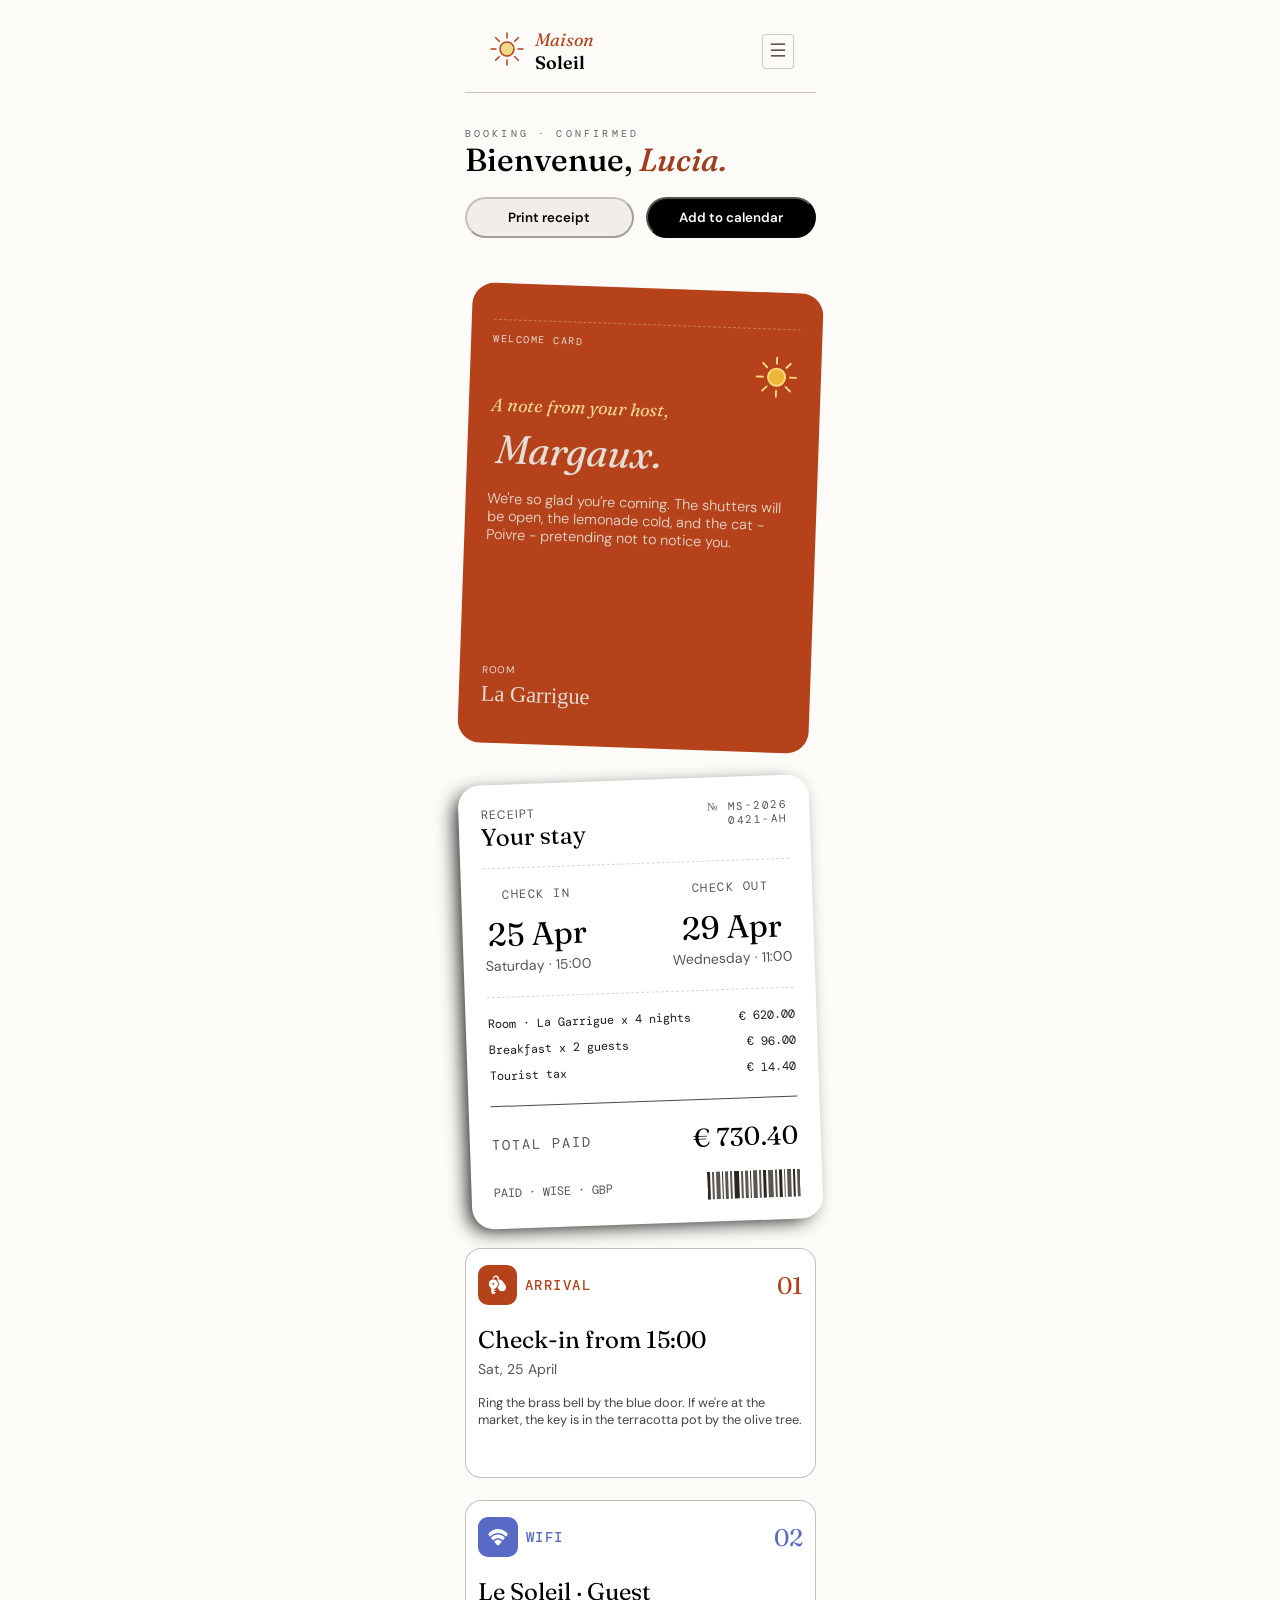
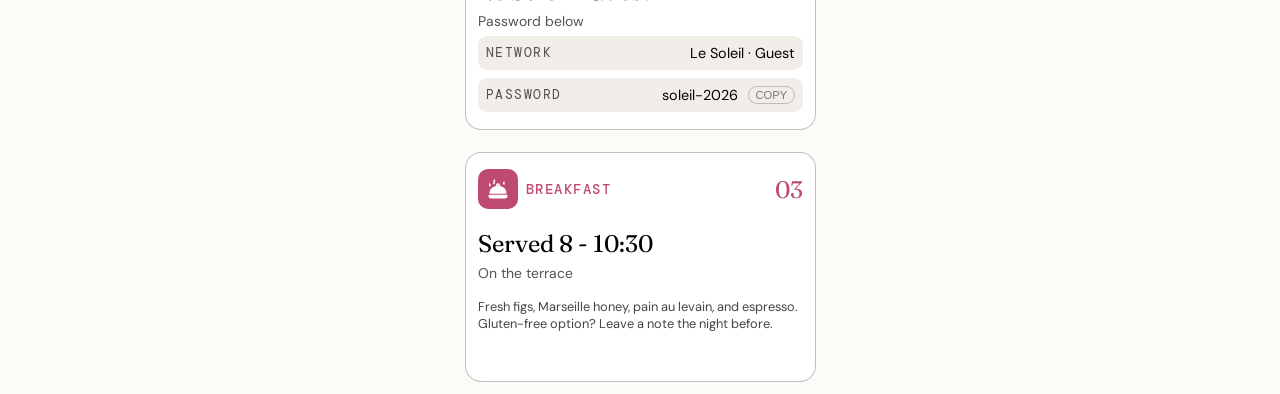
==== commit f7a95f14: "Fix image paths in HTML and enhance sidebar styles for improved layout" ====
--- a/hotel-booking-confirmation-page-main/index.html
+++ b/hotel-booking-confirmation-page-main/index.html
@@ -18,7 +18,7 @@
         <aside id="sidebar" class="sidebar">
           <div class="sidebar-header">
               <a href="#" class="logo">
-                  <img src="/assets/images/illustration-sun.svg" alt="sun logo" class="sun-logo-img">
+                  <img src="assets/images/illustration-sun.svg" alt="sun logo" class="sun-logo-img">
               </a>
               <div class="logo-txt">
                 <p>Maison</p>
@@ -58,14 +58,14 @@
 
       <header class="mobile-header">
           <a href="#" class="logo">
-            <img src="/assets/images/illustration-sun.svg" class="sun-logo-img" alt="">
+            <img src="assets/images/illustration-sun.svg" class="sun-logo-img" alt="">
           </a>
           <div class="logo-txt">
                 <p>Maison</p>
                 <p>Soleil</p>
               </div>
           <button id="menu-open" class="menu-open menu-btn" aria-label="Open menu" aria-expanded="false" aria-controls="sidebar">
-              <img src="/assets/images/icon-menu.svg" alt="">
+              <img src="assets/images/icon-menu.svg" alt="">
           </button>
       </header> 
   
@@ -89,7 +89,7 @@
     <!-- Note from host card -->
     <div class="welcome-card">
         <p class="welcome-txt">Welcome Card</p>
-        <img src="/assets/images/icon-sun.svg" alt="Sun icon" class="sun-icon">
+        <img src="assets/images/icon-sun.svg" alt="Sun icon" class="sun-icon">
           <div class="note">
             <p class="note-header">A note from your host,</p>
             <p class="host-name">Margaux.</p>
@@ -152,7 +152,7 @@
       <div class="receipt-barc">
          <p>Paid · Wise · GBP</p>
         <!-- Barcode image -->
-        <img src="/assets/images/icon-barcode.svg" alt="barcode image" class="barcode">
+         <img src="assets/images/icon-barcode.svg" alt="barcode image" class="barcode">
       </div>
     </div>  
 
@@ -162,7 +162,7 @@
         <div class="feature-card-1">
             <!-- Arrival -->
           <div class="top-row">
-            <img class="feature-icon-img" src="/assets/images/icon-key.svg" alt="keys icon">
+            <img class="feature-icon-img" src="assets/images/icon-key.svg" alt="keys icon">
               <p class="feature">Arrival</p>
               <p class="feature-num">01</p>
           </div>
@@ -173,7 +173,7 @@
         
         <div class="feature-card-2">
           <div class="top-row">
-            <img src="/assets/images/icon-wifi.svg" class="feature-icon-img" alt="Wifi Icon">
+            <img src="assets/images/icon-wifi.svg" class="feature-icon-img" alt="Wifi Icon">
             <p class="feature">Wifi</p>
             <p class="feature-num">02</p>
           </div>
@@ -196,7 +196,7 @@
         <!-- Breakfast -->
         <div class="feature-card-3">
           <div class="top-row">
-            <img src="/assets/images/icon-breakfast.svg" class="feature-icon-img" alt="Breakfast Plate">
+            <img src="assets/images/icon-breakfast.svg" class="feature-icon-img" alt="Breakfast Plate">
             <p class="feature">Breakfast</p>
             <p class="feature-num">03</p>
           </div>
--- a/hotel-booking-confirmation-page-main/styles.css
+++ b/hotel-booking-confirmation-page-main/styles.css
@@ -46,7 +46,7 @@
     padding: 12px;
     margin: 0 auto;
     width: 375px;
-    background-color: var(--Neutral-200);
+    background-color: var(--Neutral-50);
 }
 
 .hero-section{
@@ -591,6 +591,8 @@
     body {
         width: 100%;
         max-width: 1440px;
+        margin-left: 0;
+        padding: 0;
     
     }
 
@@ -607,26 +609,32 @@
 
     .sidebar {
         position: static;
-        width: 280px;
+        width: 260px;
         height: auto;
         min-height: 100vh;
+        padding: 16px;
         transform: none;
         flex-shrink: 0;
-    }
-
-    .menu-close {
+        border-right: 1px solid rgba(190, 187, 187, 0.9);
+    }
+
+    #menu-close {
         display: none;
     }
 
     main {
         flex: 1;
+        min-width: 0;
+        padding-top: 32px;
+        padding-right: 40px;
         display: grid;
+        row-gap: 40px;
         grid-template-columns: 1fr 1fr;
         grid-template-areas:
             "hero hero"
             "receipt welcome"
             "features features";
-        gap: 32px;
+        gap: 56px;
     }
 
     .hero-section {
@@ -635,14 +643,20 @@
 
     .receipt-card {
         grid-area: receipt;
-        transform: none;
+        width: 430px;
+        height: 445px;
+        margin-left: 140px;
+        margin-bottom: 2px;
+        transform: rotate(-2deg);
         margin-top: 0;
-        height: 100%;
     }
 
     .welcome-card {
         grid-area: welcome;
-        transform: none;
+        width: 430px;
+        height: 445px;
+        margin-left: -44px;
+        transform: rotate(2deg);
         margin-top: 0;
     }
 
@@ -657,6 +671,7 @@
     .feature-card-3 {
         flex: 1;
         margin-top: 0;
+        width: auto;
     }
 
     .hero-section {
@@ -672,6 +687,7 @@
 .main-btns {
     width: auto;
     margin-bottom: 0;
+    margin-left: auto;
 }
 
 .main-btns button {
